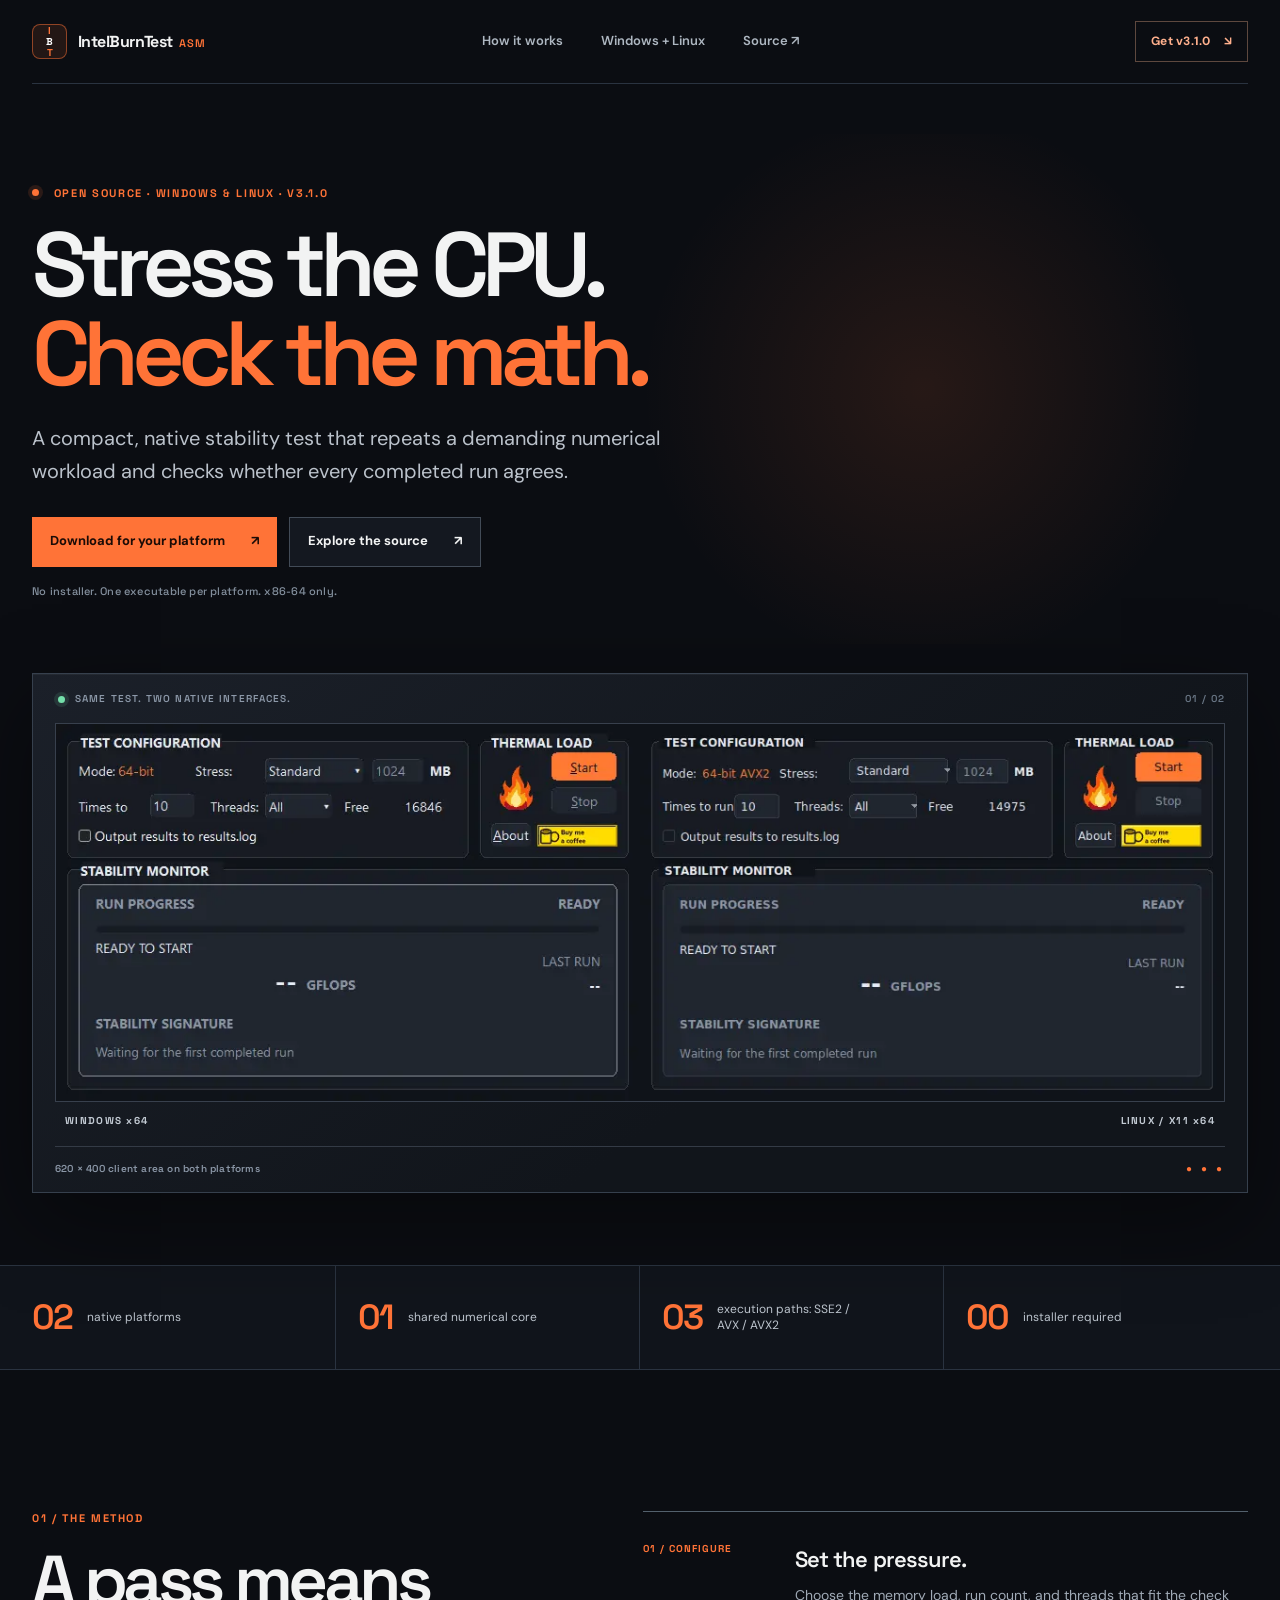
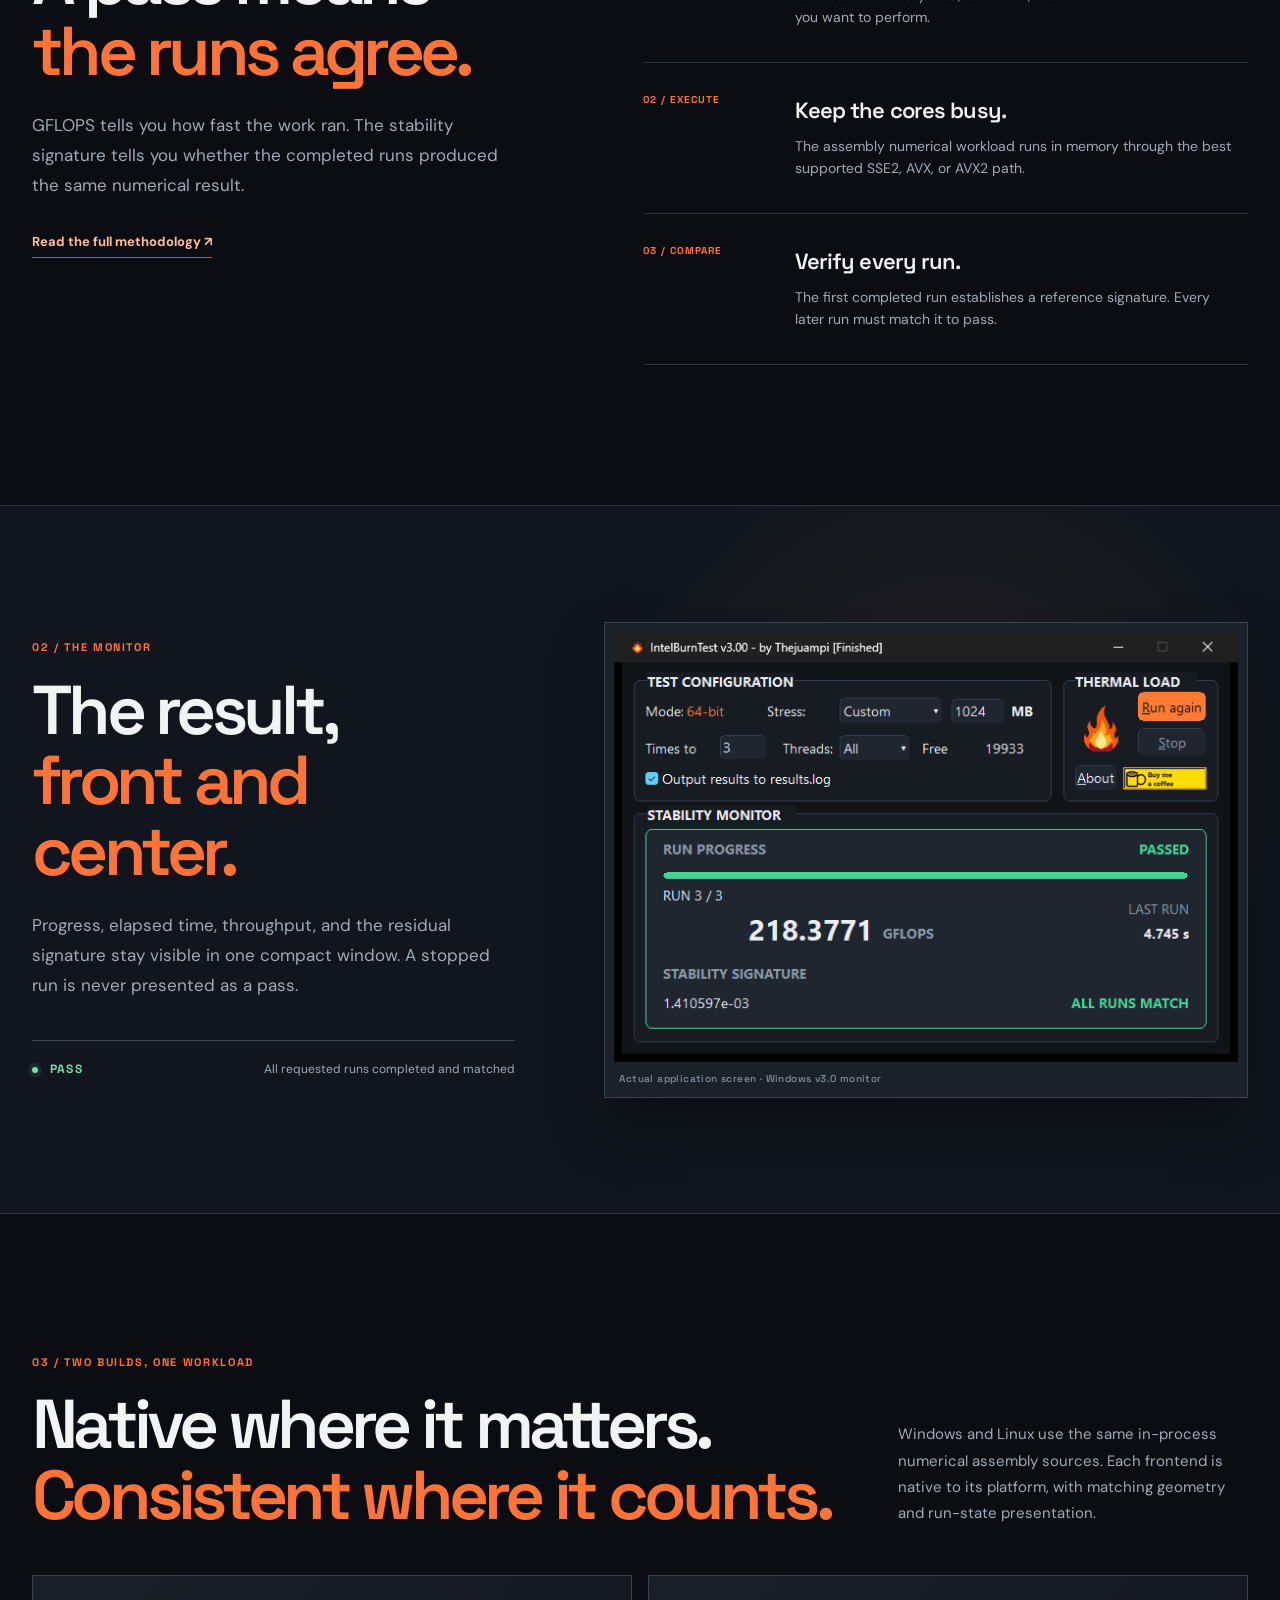
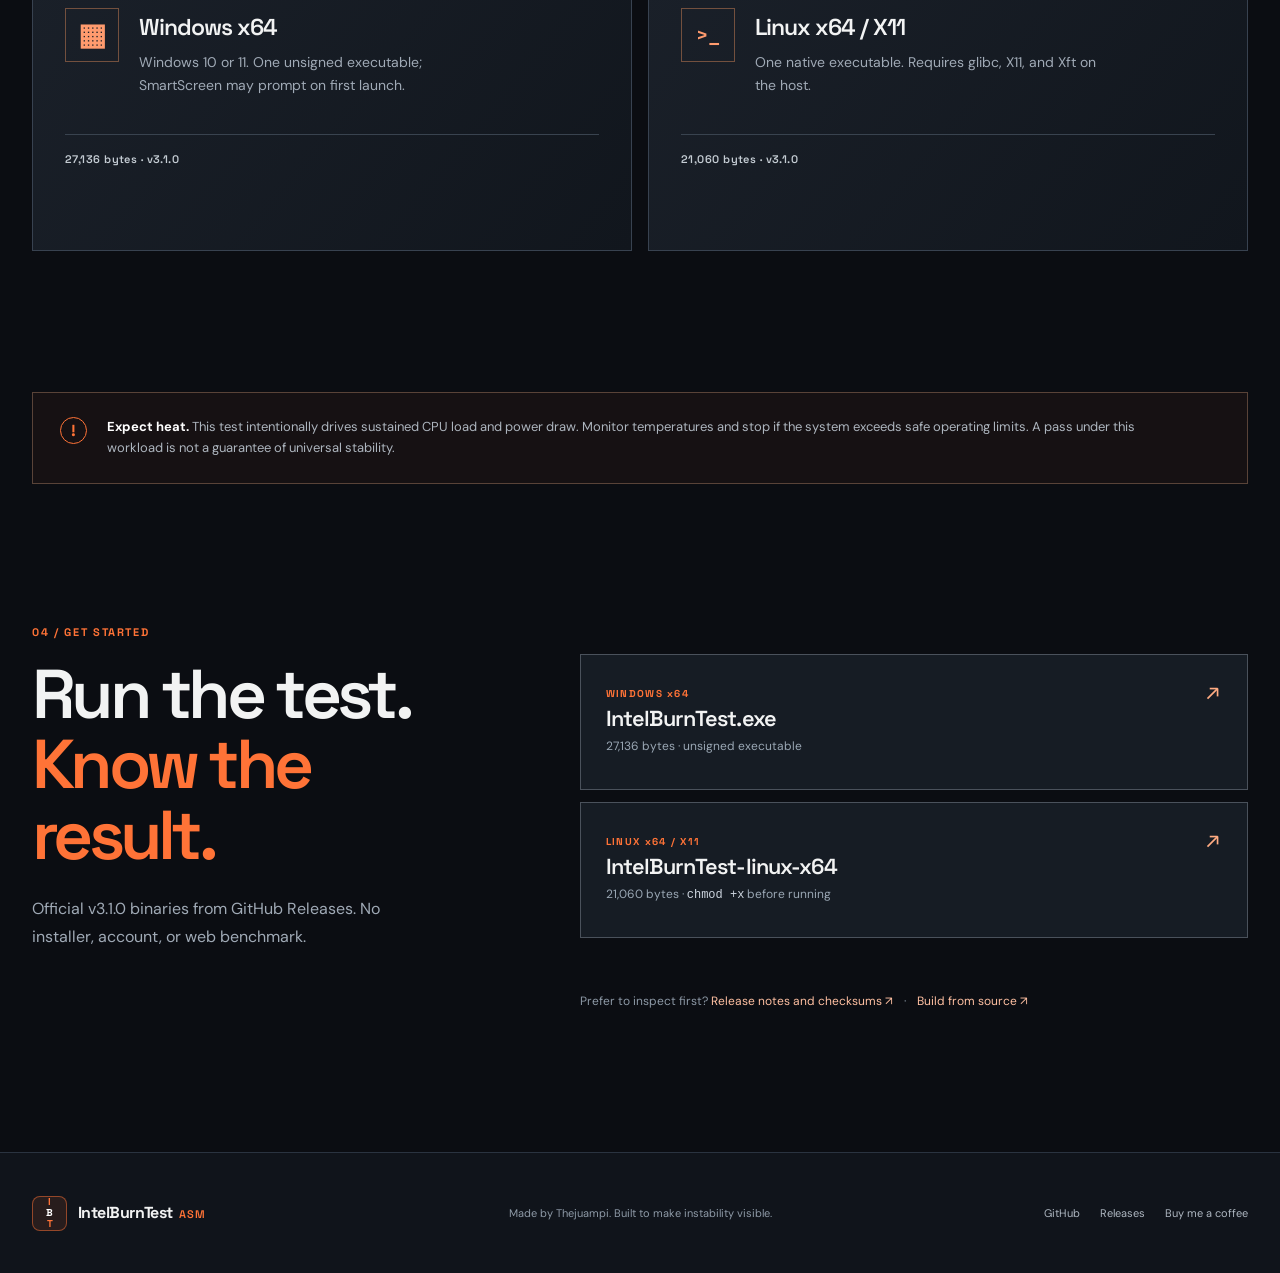
==== site/index.html @ ba20a54c "Build refreshed IntelBurnTest site for GitHub Pages" ====
<!doctype html>
<html lang="en">
<head>
  <meta charset="utf-8">
  <meta name="viewport" content="width=device-width, initial-scale=1">
  <meta name="theme-color" content="#0b0d12">
  <meta name="description" content="IntelBurnTest ASM is a tiny, native x86-64 CPU stability test for Windows and Linux. Stress, repeat, and compare numerical results.">
  <meta property="og:type" content="website">
  <meta property="og:title" content="IntelBurnTest ASM — Stress. Repeat. Verify.">
  <meta property="og:description" content="A tiny, native CPU stability test for Windows and Linux, with one shared assembly numerical core.">
  <meta property="og:image" content="https://raw.githubusercontent.com/Thejuampi/ibt-asm/main/.github/assets/ibt-windows-unix.webp">
  <title>IntelBurnTest ASM — CPU stability, measured</title>
  <link rel="icon" href="favicon.svg" type="image/svg+xml">
  <link rel="preload" href="assets/ibt-windows-unix.webp" as="image" type="image/webp">
  <link rel="stylesheet" href="styles.css">
</head>
<body>
  <a class="skip-link" href="#main">Skip to content</a>

  <header class="site-header">
    <a class="brand" href="#top" aria-label="IntelBurnTest ASM home">
      <span class="brand-icon" aria-hidden="true">I<span>B</span>T</span>
      <span>IntelBurnTest <small>ASM</small></span>
    </a>
    <nav aria-label="Main navigation">
      <a href="#how-it-works">How it works</a>
      <a href="#platforms">Windows + Linux</a>
      <a href="https://github.com/Thejuampi/ibt-asm">Source <span aria-hidden="true">↗</span></a>
    </nav>
    <a class="header-cta" href="#download">Get v3.1.0 <span aria-hidden="true">↘</span></a>
  </header>

  <main id="main">
    <section class="hero wrap" id="top" aria-labelledby="hero-title">
      <div class="hero-copy">
        <p class="eyebrow"><span class="live-dot" aria-hidden="true"></span> OPEN SOURCE · WINDOWS &amp; LINUX · V3.1.0</p>
        <h1 id="hero-title">Stress the CPU.<br><em>Check the math.</em></h1>
        <p class="hero-lede">A compact, native stability test that repeats a demanding numerical workload and checks whether every completed run agrees.</p>
        <div class="hero-actions">
          <a class="button button-primary" href="#download">Download for your platform <span aria-hidden="true">↗</span></a>
          <a class="button button-ghost" href="https://github.com/Thejuampi/ibt-asm">Explore the source <span aria-hidden="true">↗</span></a>
        </div>
        <p class="hero-note">No installer. One executable per platform. x86-64 only.</p>
      </div>
      <div class="hero-stage">
        <div class="stage-heading"><span class="stage-pulse" aria-hidden="true"></span> SAME TEST. TWO NATIVE INTERFACES. <span>01 / 02</span></div>
        <figure class="hero-screenshot">
          <img src="assets/ibt-windows-unix.webp" width="1240" height="400" alt="IntelBurnTest graphical interfaces side by side: Windows on the left and Linux with X11 on the right">
          <figcaption><span>WINDOWS x64</span><span>LINUX / X11 x64</span></figcaption>
        </figure>
        <div class="stage-footer"><span>620 × 400 client area on both platforms</span><span aria-hidden="true">● ● ●</span></div>
      </div>
    </section>

    <div class="spec-rail" aria-label="Project essentials">
      <div class="wrap spec-grid">
        <div><span class="spec-number">02</span><span>native platforms</span></div>
        <div><span class="spec-number">01</span><span>shared numerical core</span></div>
        <div><span class="spec-number">03</span><span>execution paths: SSE2 / AVX / AVX2</span></div>
        <div><span class="spec-number">00</span><span>installer required</span></div>
      </div>
    </div>

    <section class="method wrap section" id="how-it-works" aria-labelledby="method-title">
      <div class="section-lead">
        <p class="eyebrow">01 / THE METHOD</p>
        <h2 id="method-title">A pass means<br><em>the runs agree.</em></h2>
        <p>GFLOPS tells you how fast the work ran. The stability signature tells you whether the completed runs produced the same numerical result.</p>
        <a class="text-link" href="https://github.com/Thejuampi/ibt-asm#how-stability-is-determined">Read the full methodology <span aria-hidden="true">↗</span></a>
      </div>
      <div class="steps">
        <article><span class="step-index">01 / CONFIGURE</span><h3>Set the pressure.</h3><p>Choose the memory load, run count, and threads that fit the check you want to perform.</p></article>
        <article><span class="step-index">02 / EXECUTE</span><h3>Keep the cores busy.</h3><p>The assembly numerical workload runs in memory through the best supported SSE2, AVX, or AVX2 path.</p></article>
        <article><span class="step-index">03 / COMPARE</span><h3>Verify every run.</h3><p>The first completed run establishes a reference signature. Every later run must match it to pass.</p></article>
      </div>
    </section>

    <section class="monitor-band" aria-labelledby="monitor-title">
      <div class="wrap monitor-grid">
        <div class="monitor-copy">
          <p class="eyebrow">02 / THE MONITOR</p>
          <h2 id="monitor-title">The result,<br><em>front and center.</em></h2>
          <p>Progress, elapsed time, throughput, and the residual signature stay visible in one compact window. A stopped run is never presented as a pass.</p>
          <div class="monitor-status"><span class="status-light" aria-hidden="true"></span><span>PASS</span><span>All requested runs completed and matched</span></div>
        </div>
        <figure class="monitor-image">
          <img src="assets/ibt-passed.webp" width="636" height="439" alt="IntelBurnTest showing three completed, matching runs and a passed verdict">
          <figcaption>Actual application screen · Windows v3.0 monitor</figcaption>
        </figure>
      </div>
    </section>

    <section class="platforms wrap section" id="platforms" aria-labelledby="platform-title">
      <div class="section-headline">
        <div><p class="eyebrow">03 / TWO BUILDS, ONE WORKLOAD</p><h2 id="platform-title">Native where it matters.<br><em>Consistent where it counts.</em></h2></div>
        <p>Windows and Linux use the same in-process numerical assembly sources. Each frontend is native to its platform, with matching geometry and run-state presentation.</p>
      </div>
      <div class="platform-grid">
        <article><span class="platform-icon" aria-hidden="true">▦</span><div><h3>Windows x64</h3><p>Windows 10 or 11. One unsigned executable; SmartScreen may prompt on first launch.</p></div><span class="platform-foot">27,136 bytes · v3.1.0</span></article>
        <article><span class="platform-icon terminal-icon" aria-hidden="true">&gt;_</span><div><h3>Linux x64 / X11</h3><p>One native executable. Requires glibc, X11, and Xft on the host.</p></div><span class="platform-foot">21,060 bytes · v3.1.0</span></article>
      </div>
    </section>

    <aside class="safety wrap" aria-label="Safety note"><span class="safety-icon" aria-hidden="true">!</span><p><strong>Expect heat.</strong> This test intentionally drives sustained CPU load and power draw. Monitor temperatures and stop if the system exceeds safe operating limits. A pass under this workload is not a guarantee of universal stability.</p></aside>

    <section class="download-section wrap section" id="download" aria-labelledby="download-title">
      <div class="download-heading"><p class="eyebrow">04 / GET STARTED</p><h2 id="download-title">Run the test.<br><em>Know the result.</em></h2><p>Official v3.1.0 binaries from GitHub Releases. No installer, account, or web benchmark.</p></div>
      <div class="download-grid">
        <a class="download-card" href="https://github.com/Thejuampi/ibt-asm/releases/download/v3.1.0/IntelBurnTest.exe" download><span class="download-platform">WINDOWS x64</span><strong>IntelBurnTest.exe</strong><span>27,136 bytes · unsigned executable</span><span class="download-arrow" aria-hidden="true">↗</span></a>
        <a class="download-card" href="https://github.com/Thejuampi/ibt-asm/releases/download/v3.1.0/IntelBurnTest-linux-x64" download><span class="download-platform">LINUX x64 / X11</span><strong>IntelBurnTest-linux-x64</strong><span>21,060 bytes · <code>chmod +x</code> before running</span><span class="download-arrow" aria-hidden="true">↗</span></a>
      </div>
      <p class="download-extra">Prefer to inspect first? <a href="https://github.com/Thejuampi/ibt-asm/releases/tag/v3.1.0">Release notes and checksums ↗</a> <span aria-hidden="true">·</span> <a href="https://github.com/Thejuampi/ibt-asm#build-from-source">Build from source ↗</a></p>
    </section>
  </main>

  <footer class="site-footer"><div class="wrap footer-grid"><a class="brand" href="#top"><span class="brand-icon" aria-hidden="true">I<span>B</span>T</span><span>IntelBurnTest <small>ASM</small></span></a><p>Made by Thejuampi. Built to make instability visible.</p><div><a href="https://github.com/Thejuampi/ibt-asm">GitHub</a><a href="https://github.com/Thejuampi/ibt-asm/releases">Releases</a><a href="https://buymeacoffee.com/thejuampi">Buy me a coffee</a></div></div></footer>
</body>
</html>
---- site/styles.css ----
@import url('https://fonts.googleapis.com/css2?family=DM+Sans:wght@400;500;600;700&family=Space+Grotesk:wght@400;500;600;700&display=swap');

:root {
  color-scheme: dark;
  --bg: #0b0d12;
  --panel: #121720;
  --panel-2: #1a202a;
  --line: #2a3340;
  --text: #f2f3f3;
  --muted: #a0aab6;
  --orange: #ff7337;
  --green: #74dfaa;
  --width: 1280px;
}

*, *::before, *::after { box-sizing: border-box; }
html { scroll-behavior: smooth; }
body {
  margin: 0;
  min-width: 320px;
  background: var(--bg);
  color: var(--text);
  font: 400 16px/1.6 'DM Sans', 'Segoe UI', system-ui, sans-serif;
  -webkit-font-smoothing: antialiased;
}
a { color: inherit; text-decoration: none; }
img { max-width: 100%; }
::selection { color: #180c07; background: var(--orange); }
:focus-visible { outline: 2px solid var(--orange); outline-offset: 4px; }
.wrap { width: min(calc(100% - 64px), var(--width)); margin-inline: auto; }
.skip-link { position: fixed; z-index: 10; top: 12px; left: 12px; padding: 10px 16px; background: var(--text); color: var(--bg); transform: translateY(-160%); }
.skip-link:focus { transform: none; }

.site-header {
  width: min(calc(100% - 64px), var(--width));
  min-height: 84px;
  margin: auto;
  display: grid;
  grid-template-columns: 1fr auto 1fr;
  align-items: center;
  gap: 28px;
  border-bottom: 1px solid var(--line);
}
.brand { width: fit-content; display: inline-flex; align-items: center; gap: 11px; font: 700 16px/1 'Space Grotesk', sans-serif; letter-spacing: -.035em; white-space: nowrap; }
.brand small { margin-left: 3px; color: var(--orange); font: 600 11px/1 'Space Grotesk', sans-serif; letter-spacing: .08em; }
.brand-icon { width: 35px; height: 35px; display: grid; place-items: center; border: 1px solid rgba(255,115,55,.5); border-radius: 8px; background: rgba(255,115,55,.1); color: var(--orange); font: 700 10px/1 'Space Grotesk', sans-serif; letter-spacing: -.08em; }
.brand-icon span { color: #fff; }
.site-header nav { display: flex; gap: clamp(18px, 3vw, 38px); color: #aeb7c1; font-size: 13px; font-weight: 600; white-space: nowrap; }
.site-header nav a:hover, .site-footer a:hover { color: var(--orange); }
.header-cta { justify-self: end; border: 1px solid #5e483e; padding: 10px 15px; color: #ffb08d; font-size: 12px; font-weight: 700; letter-spacing: .02em; transition: background .2s, border-color .2s; }
.header-cta:hover { border-color: var(--orange); background: rgba(255,115,55,.08); }
.header-cta span { margin-left: 10px; }

.hero { position: relative; padding-top: clamp(74px, 8vw, 118px); padding-bottom: 72px; }
.hero::before { content: ''; position: absolute; z-index: -1; width: min(650px, 100%); height: 510px; top: 50px; right: 0; background: radial-gradient(circle, rgba(255,115,55,.115), transparent 68%); pointer-events: none; }
.hero-copy { max-width: 790px; }
.eyebrow { margin: 0 0 20px; color: var(--orange); font: 700 11px/1.3 'Space Grotesk', sans-serif; letter-spacing: .15em; text-transform: uppercase; }
.live-dot, .stage-pulse, .status-light { display: inline-block; width: 7px; height: 7px; border-radius: 50%; background: var(--orange); box-shadow: 0 0 0 4px rgba(255,115,55,.13); vertical-align: 1px; margin-right: 10px; }
h1, h2, h3, p, figure { margin-top: 0; }
h1, h2, h3 { font-family: 'Space Grotesk', 'Segoe UI', sans-serif; }
h1 { margin-bottom: 23px; font-size: clamp(52px, 7.1vw, 100px); line-height: .98; font-weight: 600; letter-spacing: -.078em; }
h1 em, h2 em { color: var(--orange); font-style: normal; }
.hero-lede { max-width: 660px; margin-bottom: 29px; color: #bbc2cb; font-size: clamp(17px, 1.6vw, 20px); line-height: 1.65; }
.hero-actions { display: flex; gap: 12px; flex-wrap: wrap; }
.button { min-height: 50px; display: inline-flex; justify-content: space-between; align-items: center; gap: 26px; padding: 12px 18px; font-size: 13px; font-weight: 700; transition: transform .2s, background .2s; }
.button:hover { transform: translateY(-2px); }
.button-primary { background: var(--orange); color: #1b0b06; }
.button-primary:hover { background: #ff9361; }
.button-ghost { border: 1px solid #424b57; background: #141820; }
.button-ghost:hover { background: #1d222c; }
.hero-note { margin: 17px 0 0; color: #84909e; font: 500 11px/1.4 'Space Grotesk', sans-serif; letter-spacing: .02em; }
.hero-stage { margin-top: 74px; padding: 18px 22px 16px; border: 1px solid #36404d; background: linear-gradient(145deg, #1b2029, #11151b 65%); box-shadow: 0 28px 85px rgba(0,0,0,.4), inset 0 1px rgba(255,255,255,.045); }
.stage-heading, .stage-footer { display: flex; align-items: center; justify-content: space-between; color: #8c98a8; font: 600 10px/1.4 'Space Grotesk', sans-serif; letter-spacing: .11em; }
.stage-heading { padding-bottom: 17px; }
.stage-heading .stage-pulse { margin-left: 3px; background: var(--green); box-shadow: 0 0 0 4px rgba(116,223,170,.12); }
.stage-heading span:last-child { margin-left: auto; color: #697685; }
.hero-screenshot { margin: 0; }
.hero-screenshot img { display: block; width: 100%; height: auto; border: 1px solid #38404d; }
.hero-screenshot figcaption { display: grid; grid-template-columns: 1fr 1fr; padding: 12px 10px 0; color: #c3cbd4; font: 700 10px/1.3 'Space Grotesk', sans-serif; letter-spacing: .13em; }
.hero-screenshot figcaption span:last-child { text-align: right; }
.stage-footer { margin-top: 19px; padding-top: 15px; border-top: 1px solid #343b46; letter-spacing: .02em; }
.stage-footer span:last-child { color: var(--orange); letter-spacing: 3px; }

.spec-rail { border-block: 1px solid var(--line); background: #10141b; }
.spec-grid { display: grid; grid-template-columns: repeat(4, 1fr); }
.spec-grid > div { min-height: 103px; display: flex; align-items: center; gap: 15px; padding: 16px 22px; border-right: 1px solid var(--line); }
.spec-grid > div:first-child { padding-left: 0; }
.spec-grid > div:last-child { border-right: 0; }
.spec-number { color: var(--orange); font: 600 35px/1 'Space Grotesk', sans-serif; letter-spacing: -.06em; }
.spec-grid > div > span:last-child { max-width: 155px; color: #bdc5ce; font-size: 12px; line-height: 1.35; }

.section { padding-block: clamp(100px, 11vw, 164px); }
h2 { margin-bottom: 25px; font-size: clamp(45px, 5.4vw, 74px); line-height: 1.02; font-weight: 600; letter-spacing: -.068em; }
.method { display: grid; grid-template-columns: minmax(0, .9fr) minmax(0, 1.1fr); gap: clamp(50px, 9vw, 140px); }
.section-lead > p:not(.eyebrow), .section-headline > p, .monitor-copy > p:not(.eyebrow), .download-heading > p:not(.eyebrow) { max-width: 525px; color: var(--muted); line-height: 1.75; }
.section-lead > p:not(.eyebrow) { font-size: 17px; }
.text-link { display: inline-block; margin-top: 15px; color: #ffc0a2; font-size: 13px; font-weight: 700; border-bottom: 1px solid #a6573c; padding-bottom: 4px; }
.text-link:hover { color: #fff; }
.steps { border-top: 1px solid #53606c; }
.steps article { display: grid; grid-template-columns: 130px 1fr; column-gap: 22px; padding: 30px 0 33px; border-bottom: 1px solid var(--line); }
.step-index { grid-row: span 2; color: var(--orange); font: 700 10px/1.4 'Space Grotesk', sans-serif; letter-spacing: .1em; }
.steps h3 { margin-bottom: 7px; font-size: 22px; font-weight: 600; letter-spacing: -.04em; }
.steps p { max-width: 440px; margin-bottom: 0; color: var(--muted); font-size: 14px; }

.monitor-band { overflow: hidden; border-block: 1px solid var(--line); background: radial-gradient(circle at 74% 37%, rgba(255,115,55,.07), transparent 33%), #11161e; }
.monitor-grid { display: grid; grid-template-columns: minmax(0, .75fr) minmax(0, 1fr); align-items: center; gap: clamp(50px, 7vw, 110px); padding-block: clamp(80px, 9vw, 130px); }
.monitor-copy > p:not(.eyebrow) { font-size: 17px; }
.monitor-status { display: flex; align-items: center; gap: 9px; margin-top: 40px; padding-top: 19px; border-top: 1px solid #3c4752; font-size: 12px; }
.monitor-status .status-light { width: 6px; height: 6px; margin-right: 3px; background: var(--green); box-shadow: 0 0 0 4px rgba(116,223,170,.1); }
.monitor-status span:nth-child(2) { color: var(--green); font-family: 'Space Grotesk', sans-serif; font-weight: 700; letter-spacing: .1em; }
.monitor-status span:last-child { margin-left: auto; color: #9daab7; text-align: right; }
.monitor-image { margin: 0; padding: 9px; border: 1px solid #394450; background: #1b2129; box-shadow: 0 28px 55px rgba(0,0,0,.3); }
.monitor-image img { display: block; width: 100%; height: auto; }
.monitor-image figcaption { padding: 10px 5px 2px; color: #84909d; font: 500 10px/1.4 'Space Grotesk', sans-serif; letter-spacing: .04em; }

.section-headline { display: flex; justify-content: space-between; align-items: end; gap: 55px; margin-bottom: 45px; }
.section-headline h2 { margin-bottom: 0; }
.section-headline > p { max-width: 350px; margin-bottom: 4px; font-size: 15px; }
.platform-grid { display: grid; grid-template-columns: 1fr 1fr; gap: 16px; }
.platform-grid article { min-height: 276px; display: grid; grid-template-columns: 54px 1fr; align-content: start; gap: 0 20px; padding: 32px; border: 1px solid #384250; background: linear-gradient(130deg, #1a2029, #11161d); }
.platform-icon { width: 54px; height: 54px; display: grid; place-items: center; border: 1px solid #73503e; color: #ff9b6e; font: 600 30px/1 'Space Grotesk', sans-serif; }
.terminal-icon { font-size: 20px; }
.platform-grid h3 { margin: 1px 0 5px; font-size: 23px; font-weight: 600; letter-spacing: -.045em; }
.platform-grid p { max-width: 355px; margin: 0; color: var(--muted); font-size: 14px; }
.platform-foot { grid-column: 1 / -1; align-self: end; margin-top: 38px; padding-top: 17px; border-top: 1px solid #39434f; color: #c5cdd4; font: 600 11px/1.4 'Space Grotesk', sans-serif; letter-spacing: .04em; }

.safety { display: flex; gap: 20px; align-items: flex-start; padding: 24px 27px; border: 1px solid #594338; background: rgba(255,115,55,.045); }
.safety-icon { flex: 0 0 27px; width: 27px; height: 27px; display: grid; place-items: center; border: 1px solid var(--orange); border-radius: 50%; color: var(--orange); font: 700 16px/1 'Space Grotesk', sans-serif; }
.safety p { max-width: 1050px; margin: 0; color: #adb5be; font-size: 13px; }
.safety strong { color: #fff; }

.download-section { display: grid; grid-template-columns: minmax(0, .7fr) minmax(0, 1fr); gap: 25px 80px; }
.download-heading > p:not(.eyebrow) { max-width: 400px; }
.download-grid { align-self: center; display: grid; gap: 12px; }
.download-card { position: relative; min-height: 136px; display: flex; flex-direction: column; justify-content: center; gap: 5px; padding: 22px 74px 22px 25px; border: 1px solid #4a515b; background: #161c24; transition: border-color .2s, background .2s, transform .2s; }
.download-card:hover { border-color: var(--orange); background: #1c232c; transform: translateX(3px); }
.download-platform { color: var(--orange); font: 700 10px/1.4 'Space Grotesk', sans-serif; letter-spacing: .13em; }
.download-card strong { font: 600 clamp(17px, 1.7vw, 22px)/1.2 'Space Grotesk', sans-serif; letter-spacing: -.04em; }
.download-card > span:nth-of-type(2) { color: #9aa7b4; font-size: 12px; }
.download-card code { color: #cdd5df; }
.download-arrow { position: absolute; top: 25px; right: 27px; color: #ffab82; font: 400 23px/1 'Space Grotesk', sans-serif; }
.download-extra { grid-column: 2; margin: 0; color: #8d99a6; font-size: 12px; }
.download-extra a { color: #ffc0a2; }
.download-extra a:hover { text-decoration: underline; }
.download-extra span { margin: 0 8px; }

.site-footer { border-top: 1px solid var(--line); background: #10141b; }
.footer-grid { min-height: 120px; display: grid; grid-template-columns: 1fr auto 1fr; align-items: center; gap: 20px; }
.site-footer p { margin: 0; color: #8e9aa7; font-size: 11px; }
.site-footer > .wrap > div:last-child { justify-self: end; display: flex; flex-wrap: wrap; gap: 20px; color: #aeb7c1; font-size: 11px; }

@media (max-width: 1050px) {
  .site-header { grid-template-columns: 1fr auto; }
  .site-header nav { display: none; }
  .method, .monitor-grid, .download-section { grid-template-columns: 1fr; }
  .method { gap: 45px; }
  .monitor-copy { max-width: 670px; }
  .monitor-image { max-width: 720px; }
  .download-extra { grid-column: 1; }
  .download-grid { max-width: 740px; }
  .footer-grid { grid-template-columns: 1fr 1fr; padding-block: 24px; }
  .site-footer p { display: none; }
}
@media (max-width: 750px) {
  .wrap, .site-header { width: min(calc(100% - 36px), var(--width)); }
  .site-header { min-height: 70px; }
  .brand { font-size: 14px; }
  .brand-icon { width: 32px; height: 32px; }
  .header-cta { font-size: 11px; padding: 8px; }
  .hero { padding-top: 78px; padding-bottom: 40px; }
  .hero-stage { margin-top: 55px; padding: 10px; }
  .stage-heading { padding: 5px 2px 12px; font-size: 8px; }
  .stage-footer { margin-top: 12px; padding-top: 10px; font-size: 9px; }
  .spec-grid { grid-template-columns: 1fr 1fr; }
  .spec-grid > div { min-height: 90px; border-bottom: 1px solid var(--line); }
  .spec-grid > div:nth-child(2) { border-right: 0; }
  .spec-grid > div:nth-child(n+3) { border-bottom: 0; }
  .spec-grid > div:nth-child(3) { padding-left: 0; }
  .section { padding-block: 90px; }
  .section-headline { display: block; }
  .section-headline > p { margin-top: 22px; }
  .platform-grid { grid-template-columns: 1fr; }
  .platform-grid article { min-height: 225px; }
  .footer-grid { grid-template-columns: 1fr; gap: 20px; }
  .site-footer > .wrap > div:last-child { justify-self: start; }
}
@media (max-width: 490px) {
  .header-cta span { display: none; }
  h1 { font-size: clamp(46px, 12.7vw, 65px); }
  h2 { font-size: clamp(43px, 11vw, 56px); }
  .hero-actions { display: grid; }
  .button { justify-content: space-between; }
  .hero-screenshot figcaption { font-size: 8px; }
  .stage-footer span:last-child { display: none; }
  .steps article { grid-template-columns: 1fr; gap: 6px; }
  .step-index { grid-row: auto; margin-bottom: 8px; }
  .monitor-status { align-items: flex-start; flex-wrap: wrap; }
  .monitor-status span:last-child { flex: 0 0 100%; text-align: left; margin-left: 0; }
  .platform-grid article { grid-template-columns: 42px 1fr; gap: 0 14px; padding: 23px; }
  .platform-icon { width: 42px; height: 42px; font-size: 23px; }
  .terminal-icon { font-size: 16px; }
  .platform-grid h3 { font-size: 20px; }
  .safety { padding: 20px; }
  .download-extra span { display: none; }
  .download-extra a { display: block; }
}
@media (prefers-reduced-motion: reduce) {
  html { scroll-behavior: auto; }
  *, *::before, *::after { transition-duration: .01ms !important; }
}
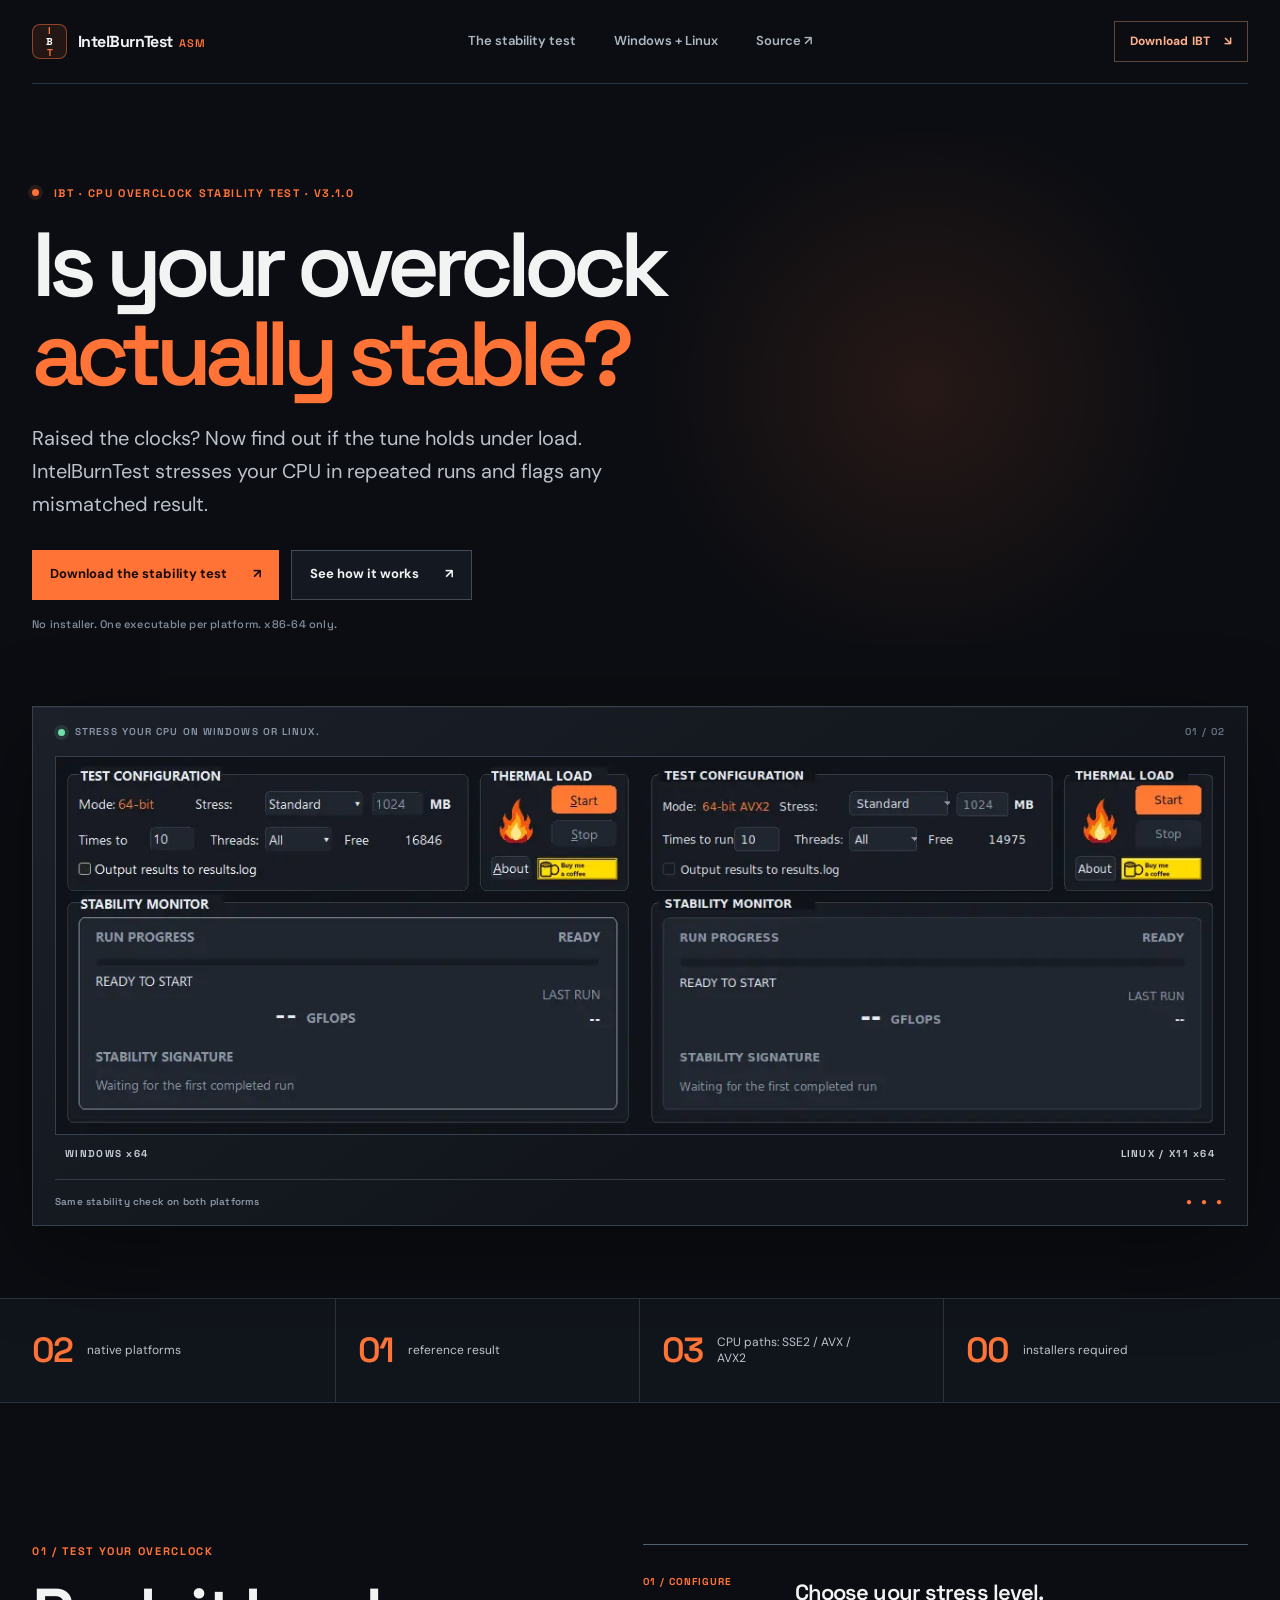
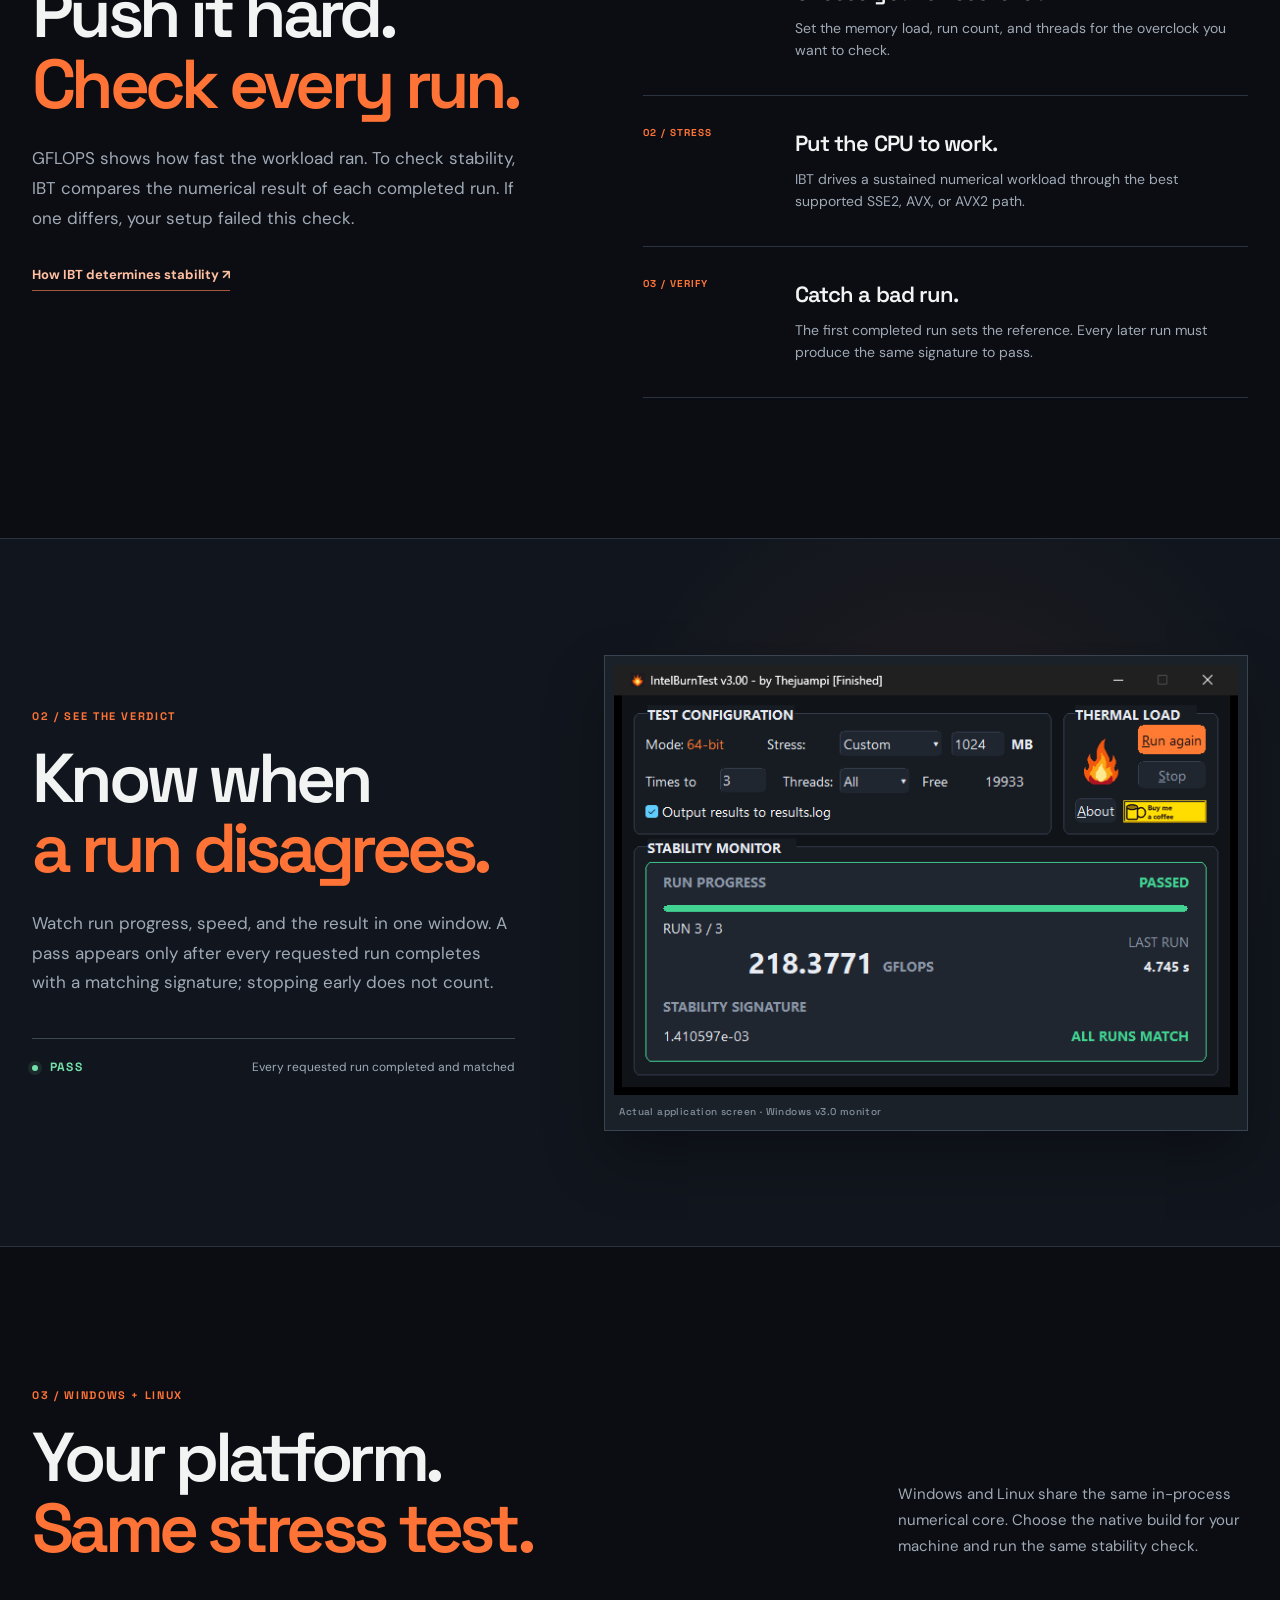
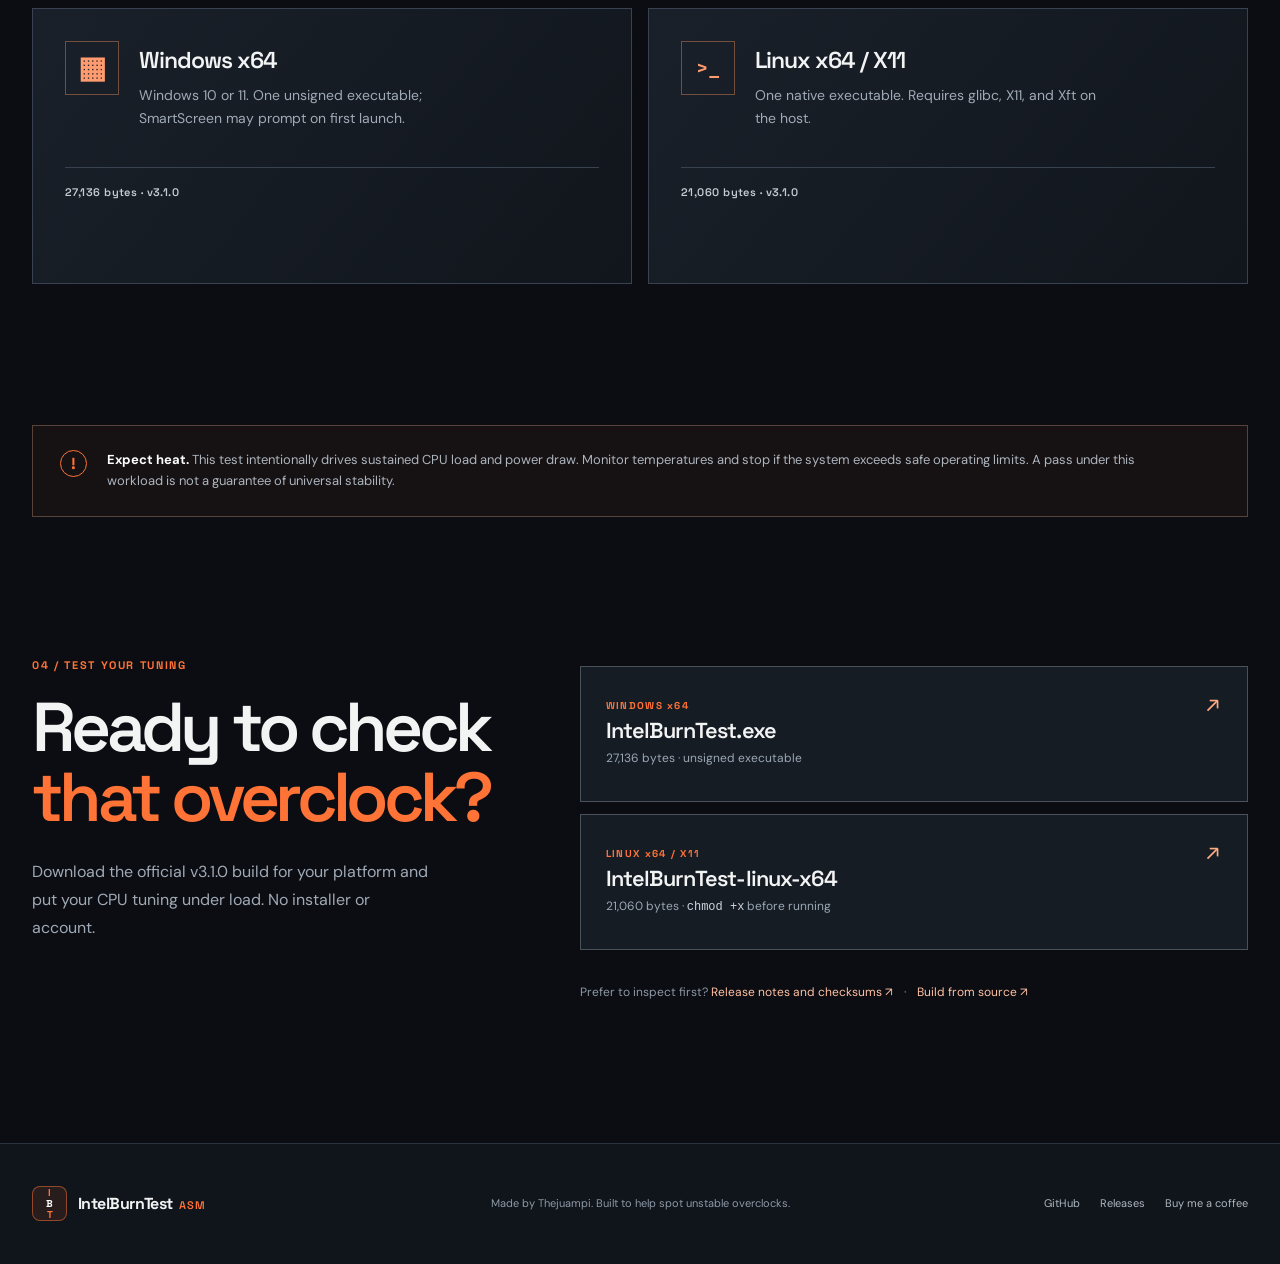
==== commit 04d5de99: "Focus website copy on CPU overclock stability testing" ====
--- a/site/index.html
+++ b/site/index.html
@@ -4,12 +4,12 @@
   <meta charset="utf-8">
   <meta name="viewport" content="width=device-width, initial-scale=1">
   <meta name="theme-color" content="#0b0d12">
-  <meta name="description" content="IntelBurnTest ASM is a tiny, native x86-64 CPU stability test for Windows and Linux. Stress, repeat, and compare numerical results.">
+  <meta name="description" content="Test your CPU overclock with IntelBurnTest ASM (IBT). Run a sustained workload, compare every completed run, and catch instability on Windows or Linux.">
   <meta property="og:type" content="website">
-  <meta property="og:title" content="IntelBurnTest ASM — Stress. Repeat. Verify.">
-  <meta property="og:description" content="A tiny, native CPU stability test for Windows and Linux, with one shared assembly numerical core.">
+  <meta property="og:title" content="IntelBurnTest ASM — Is your CPU overclock stable?">
+  <meta property="og:description" content="Put your CPU overclock under sustained load. IBT compares every completed run and flags a mismatch.">
   <meta property="og:image" content="https://raw.githubusercontent.com/Thejuampi/ibt-asm/main/.github/assets/ibt-windows-unix.webp">
-  <title>IntelBurnTest ASM — CPU stability, measured</title>
+  <title>IntelBurnTest ASM (IBT) — CPU Overclock Stability Test</title>
   <link rel="icon" href="favicon.svg" type="image/svg+xml">
   <link rel="preload" href="assets/ibt-windows-unix.webp" as="image" type="image/webp">
   <link rel="stylesheet" href="styles.css">
@@ -23,65 +23,65 @@
       <span>IntelBurnTest <small>ASM</small></span>
     </a>
     <nav aria-label="Main navigation">
-      <a href="#how-it-works">How it works</a>
+      <a href="#how-it-works">The stability test</a>
       <a href="#platforms">Windows + Linux</a>
       <a href="https://github.com/Thejuampi/ibt-asm">Source <span aria-hidden="true">↗</span></a>
     </nav>
-    <a class="header-cta" href="#download">Get v3.1.0 <span aria-hidden="true">↘</span></a>
+    <a class="header-cta" href="#download">Download IBT <span aria-hidden="true">↘</span></a>
   </header>
 
   <main id="main">
     <section class="hero wrap" id="top" aria-labelledby="hero-title">
       <div class="hero-copy">
-        <p class="eyebrow"><span class="live-dot" aria-hidden="true"></span> OPEN SOURCE · WINDOWS &amp; LINUX · V3.1.0</p>
-        <h1 id="hero-title">Stress the CPU.<br><em>Check the math.</em></h1>
-        <p class="hero-lede">A compact, native stability test that repeats a demanding numerical workload and checks whether every completed run agrees.</p>
+        <p class="eyebrow"><span class="live-dot" aria-hidden="true"></span> IBT · CPU OVERCLOCK STABILITY TEST · V3.1.0</p>
+        <h1 id="hero-title">Is your overclock<br><em>actually stable?</em></h1>
+        <p class="hero-lede">Raised the clocks? Now find out if the tune holds under load. IntelBurnTest stresses your CPU in repeated runs and flags any mismatched result.</p>
         <div class="hero-actions">
-          <a class="button button-primary" href="#download">Download for your platform <span aria-hidden="true">↗</span></a>
-          <a class="button button-ghost" href="https://github.com/Thejuampi/ibt-asm">Explore the source <span aria-hidden="true">↗</span></a>
+          <a class="button button-primary" href="#download">Download the stability test <span aria-hidden="true">↗</span></a>
+          <a class="button button-ghost" href="#how-it-works">See how it works <span aria-hidden="true">↗</span></a>
         </div>
         <p class="hero-note">No installer. One executable per platform. x86-64 only.</p>
       </div>
       <div class="hero-stage">
-        <div class="stage-heading"><span class="stage-pulse" aria-hidden="true"></span> SAME TEST. TWO NATIVE INTERFACES. <span>01 / 02</span></div>
+        <div class="stage-heading"><span class="stage-pulse" aria-hidden="true"></span> STRESS YOUR CPU ON WINDOWS OR LINUX. <span>01 / 02</span></div>
         <figure class="hero-screenshot">
           <img src="assets/ibt-windows-unix.webp" width="1240" height="400" alt="IntelBurnTest graphical interfaces side by side: Windows on the left and Linux with X11 on the right">
           <figcaption><span>WINDOWS x64</span><span>LINUX / X11 x64</span></figcaption>
         </figure>
-        <div class="stage-footer"><span>620 × 400 client area on both platforms</span><span aria-hidden="true">● ● ●</span></div>
+        <div class="stage-footer"><span>Same stability check on both platforms</span><span aria-hidden="true">● ● ●</span></div>
       </div>
     </section>
 
     <div class="spec-rail" aria-label="Project essentials">
       <div class="wrap spec-grid">
         <div><span class="spec-number">02</span><span>native platforms</span></div>
-        <div><span class="spec-number">01</span><span>shared numerical core</span></div>
-        <div><span class="spec-number">03</span><span>execution paths: SSE2 / AVX / AVX2</span></div>
-        <div><span class="spec-number">00</span><span>installer required</span></div>
+        <div><span class="spec-number">01</span><span>reference result</span></div>
+        <div><span class="spec-number">03</span><span>CPU paths: SSE2 / AVX / AVX2</span></div>
+        <div><span class="spec-number">00</span><span>installers required</span></div>
       </div>
     </div>
 
     <section class="method wrap section" id="how-it-works" aria-labelledby="method-title">
       <div class="section-lead">
-        <p class="eyebrow">01 / THE METHOD</p>
-        <h2 id="method-title">A pass means<br><em>the runs agree.</em></h2>
-        <p>GFLOPS tells you how fast the work ran. The stability signature tells you whether the completed runs produced the same numerical result.</p>
-        <a class="text-link" href="https://github.com/Thejuampi/ibt-asm#how-stability-is-determined">Read the full methodology <span aria-hidden="true">↗</span></a>
+        <p class="eyebrow">01 / TEST YOUR OVERCLOCK</p>
+        <h2 id="method-title">Push it hard.<br><em>Check every run.</em></h2>
+        <p>GFLOPS shows how fast the workload ran. To check stability, IBT compares the numerical result of each completed run. If one differs, your setup failed this check.</p>
+        <a class="text-link" href="https://github.com/Thejuampi/ibt-asm#how-stability-is-determined">How IBT determines stability <span aria-hidden="true">↗</span></a>
       </div>
       <div class="steps">
-        <article><span class="step-index">01 / CONFIGURE</span><h3>Set the pressure.</h3><p>Choose the memory load, run count, and threads that fit the check you want to perform.</p></article>
-        <article><span class="step-index">02 / EXECUTE</span><h3>Keep the cores busy.</h3><p>The assembly numerical workload runs in memory through the best supported SSE2, AVX, or AVX2 path.</p></article>
-        <article><span class="step-index">03 / COMPARE</span><h3>Verify every run.</h3><p>The first completed run establishes a reference signature. Every later run must match it to pass.</p></article>
+        <article><span class="step-index">01 / CONFIGURE</span><h3>Choose your stress level.</h3><p>Set the memory load, run count, and threads for the overclock you want to check.</p></article>
+        <article><span class="step-index">02 / STRESS</span><h3>Put the CPU to work.</h3><p>IBT drives a sustained numerical workload through the best supported SSE2, AVX, or AVX2 path.</p></article>
+        <article><span class="step-index">03 / VERIFY</span><h3>Catch a bad run.</h3><p>The first completed run sets the reference. Every later run must produce the same signature to pass.</p></article>
       </div>
     </section>
 
     <section class="monitor-band" aria-labelledby="monitor-title">
       <div class="wrap monitor-grid">
         <div class="monitor-copy">
-          <p class="eyebrow">02 / THE MONITOR</p>
-          <h2 id="monitor-title">The result,<br><em>front and center.</em></h2>
-          <p>Progress, elapsed time, throughput, and the residual signature stay visible in one compact window. A stopped run is never presented as a pass.</p>
-          <div class="monitor-status"><span class="status-light" aria-hidden="true"></span><span>PASS</span><span>All requested runs completed and matched</span></div>
+          <p class="eyebrow">02 / SEE THE VERDICT</p>
+          <h2 id="monitor-title">Know when<br><em>a run disagrees.</em></h2>
+          <p>Watch run progress, speed, and the result in one window. A pass appears only after every requested run completes with a matching signature; stopping early does not count.</p>
+          <div class="monitor-status"><span class="status-light" aria-hidden="true"></span><span>PASS</span><span>Every requested run completed and matched</span></div>
         </div>
         <figure class="monitor-image">
           <img src="assets/ibt-passed.webp" width="636" height="439" alt="IntelBurnTest showing three completed, matching runs and a passed verdict">
@@ -92,8 +92,8 @@
 
     <section class="platforms wrap section" id="platforms" aria-labelledby="platform-title">
       <div class="section-headline">
-        <div><p class="eyebrow">03 / TWO BUILDS, ONE WORKLOAD</p><h2 id="platform-title">Native where it matters.<br><em>Consistent where it counts.</em></h2></div>
-        <p>Windows and Linux use the same in-process numerical assembly sources. Each frontend is native to its platform, with matching geometry and run-state presentation.</p>
+        <div><p class="eyebrow">03 / WINDOWS + LINUX</p><h2 id="platform-title">Your platform.<br><em>Same stress test.</em></h2></div>
+        <p>Windows and Linux share the same in-process numerical core. Choose the native build for your machine and run the same stability check.</p>
       </div>
       <div class="platform-grid">
         <article><span class="platform-icon" aria-hidden="true">▦</span><div><h3>Windows x64</h3><p>Windows 10 or 11. One unsigned executable; SmartScreen may prompt on first launch.</p></div><span class="platform-foot">27,136 bytes · v3.1.0</span></article>
@@ -104,7 +104,7 @@
     <aside class="safety wrap" aria-label="Safety note"><span class="safety-icon" aria-hidden="true">!</span><p><strong>Expect heat.</strong> This test intentionally drives sustained CPU load and power draw. Monitor temperatures and stop if the system exceeds safe operating limits. A pass under this workload is not a guarantee of universal stability.</p></aside>
 
     <section class="download-section wrap section" id="download" aria-labelledby="download-title">
-      <div class="download-heading"><p class="eyebrow">04 / GET STARTED</p><h2 id="download-title">Run the test.<br><em>Know the result.</em></h2><p>Official v3.1.0 binaries from GitHub Releases. No installer, account, or web benchmark.</p></div>
+      <div class="download-heading"><p class="eyebrow">04 / TEST YOUR TUNING</p><h2 id="download-title">Ready to check<br><em>that overclock?</em></h2><p>Download the official v3.1.0 build for your platform and put your CPU tuning under load. No installer or account.</p></div>
       <div class="download-grid">
         <a class="download-card" href="https://github.com/Thejuampi/ibt-asm/releases/download/v3.1.0/IntelBurnTest.exe" download><span class="download-platform">WINDOWS x64</span><strong>IntelBurnTest.exe</strong><span>27,136 bytes · unsigned executable</span><span class="download-arrow" aria-hidden="true">↗</span></a>
         <a class="download-card" href="https://github.com/Thejuampi/ibt-asm/releases/download/v3.1.0/IntelBurnTest-linux-x64" download><span class="download-platform">LINUX x64 / X11</span><strong>IntelBurnTest-linux-x64</strong><span>21,060 bytes · <code>chmod +x</code> before running</span><span class="download-arrow" aria-hidden="true">↗</span></a>
@@ -113,6 +113,6 @@
     </section>
   </main>
 
-  <footer class="site-footer"><div class="wrap footer-grid"><a class="brand" href="#top"><span class="brand-icon" aria-hidden="true">I<span>B</span>T</span><span>IntelBurnTest <small>ASM</small></span></a><p>Made by Thejuampi. Built to make instability visible.</p><div><a href="https://github.com/Thejuampi/ibt-asm">GitHub</a><a href="https://github.com/Thejuampi/ibt-asm/releases">Releases</a><a href="https://buymeacoffee.com/thejuampi">Buy me a coffee</a></div></div></footer>
+  <footer class="site-footer"><div class="wrap footer-grid"><a class="brand" href="#top"><span class="brand-icon" aria-hidden="true">I<span>B</span>T</span><span>IntelBurnTest <small>ASM</small></span></a><p>Made by Thejuampi. Built to help spot unstable overclocks.</p><div><a href="https://github.com/Thejuampi/ibt-asm">GitHub</a><a href="https://github.com/Thejuampi/ibt-asm/releases">Releases</a><a href="https://buymeacoffee.com/thejuampi">Buy me a coffee</a></div></div></footer>
 </body>
 </html>
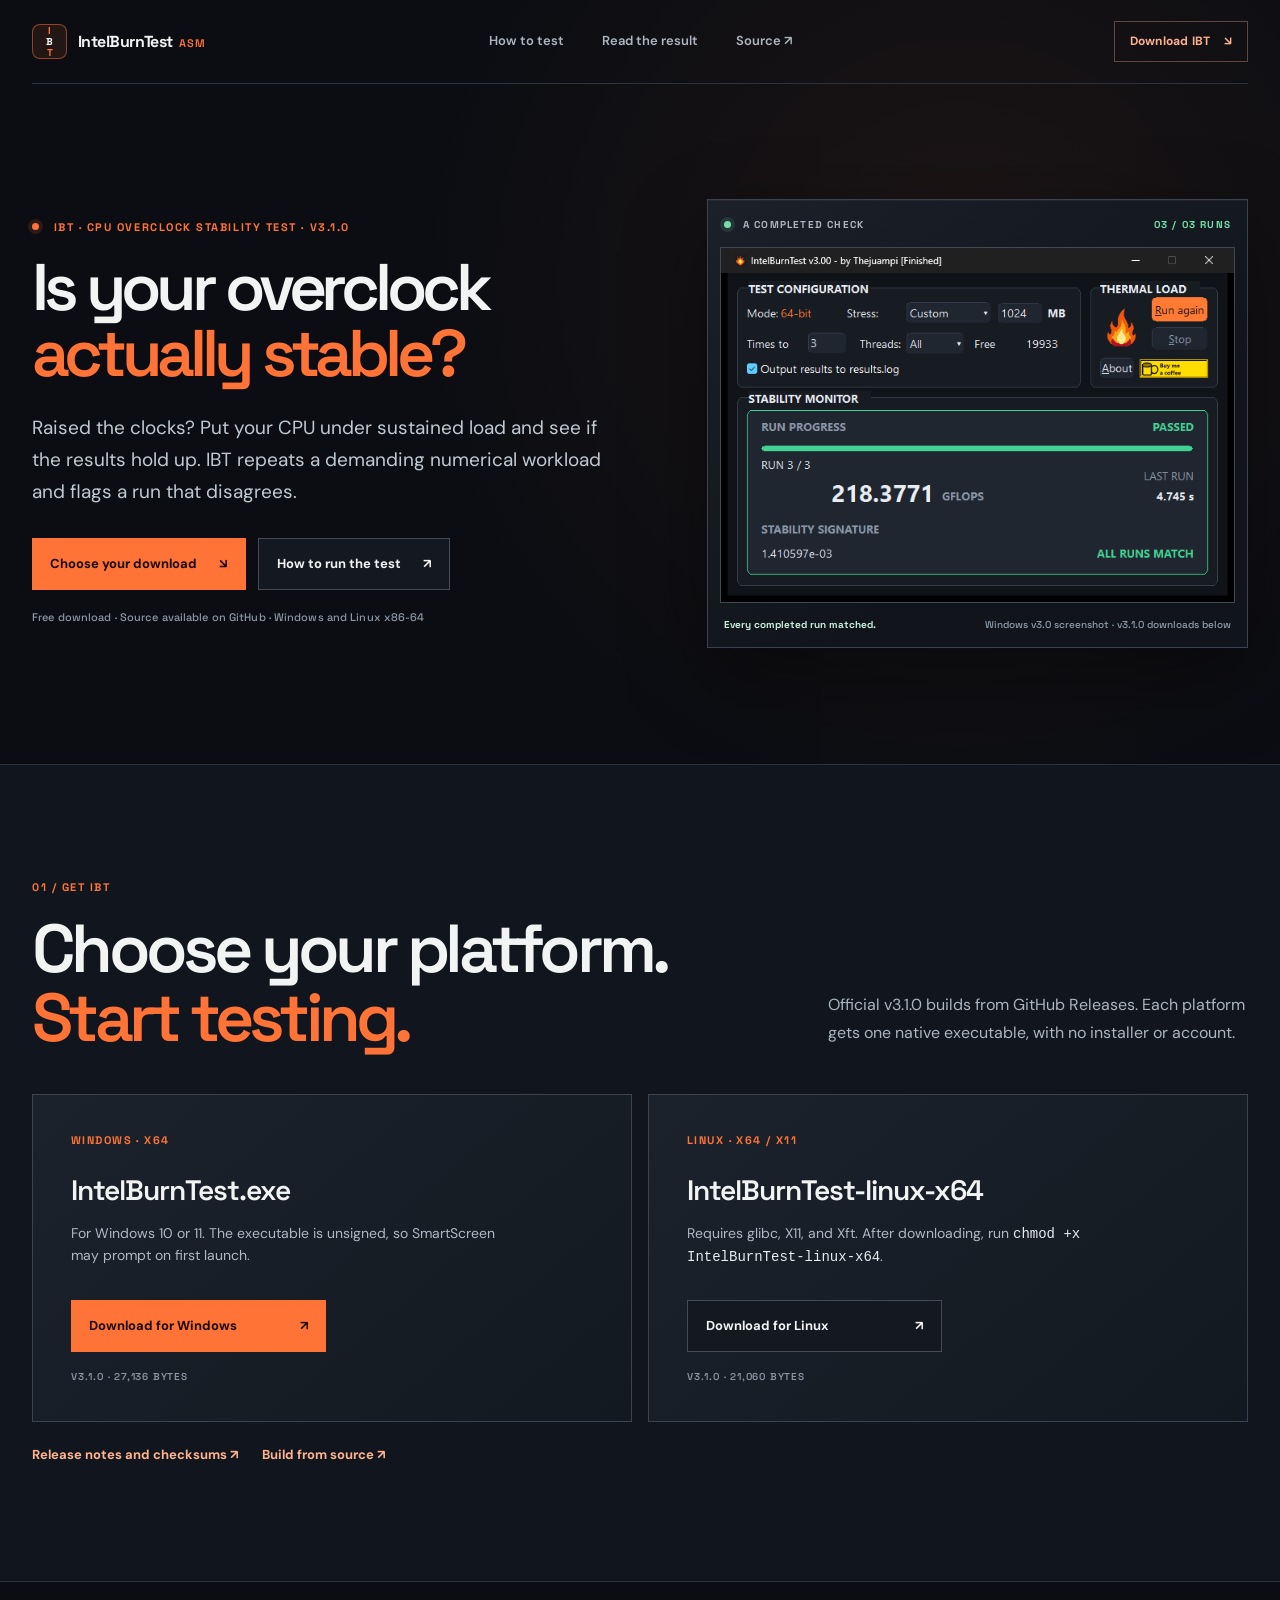
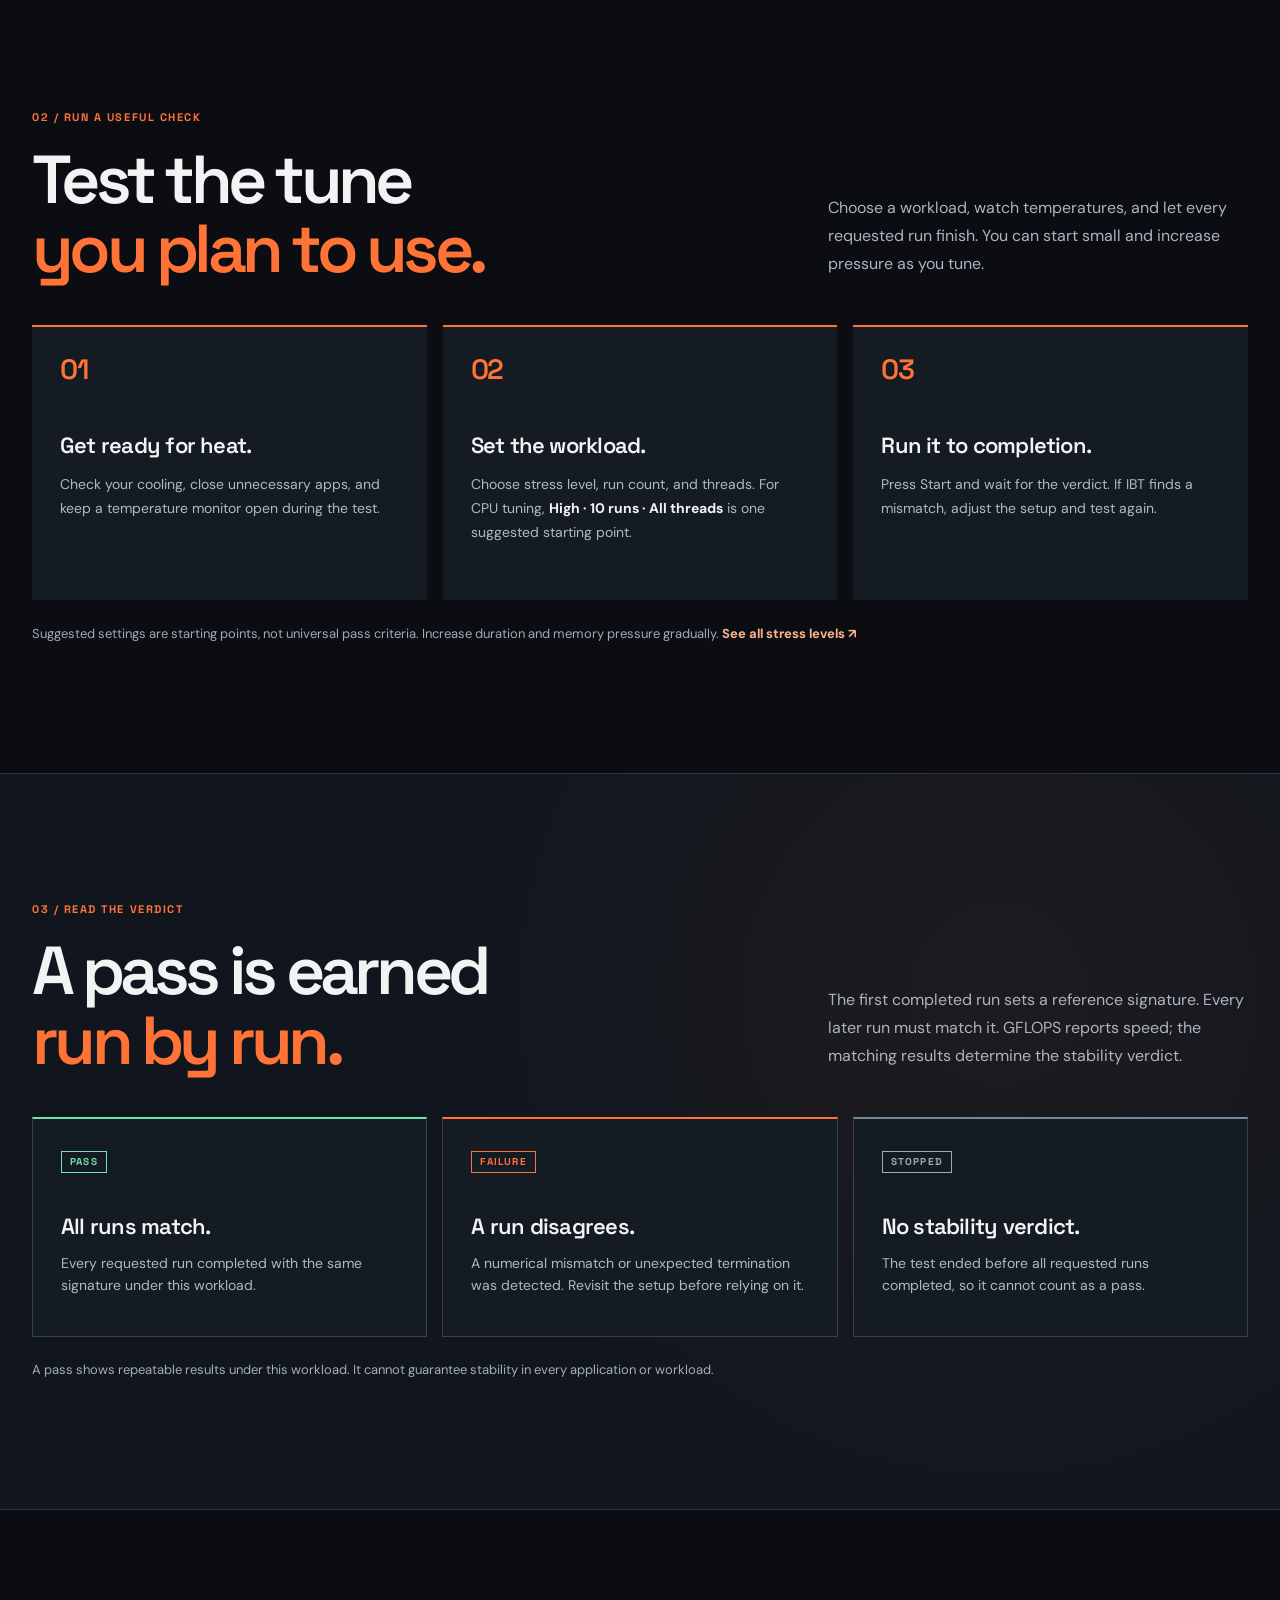
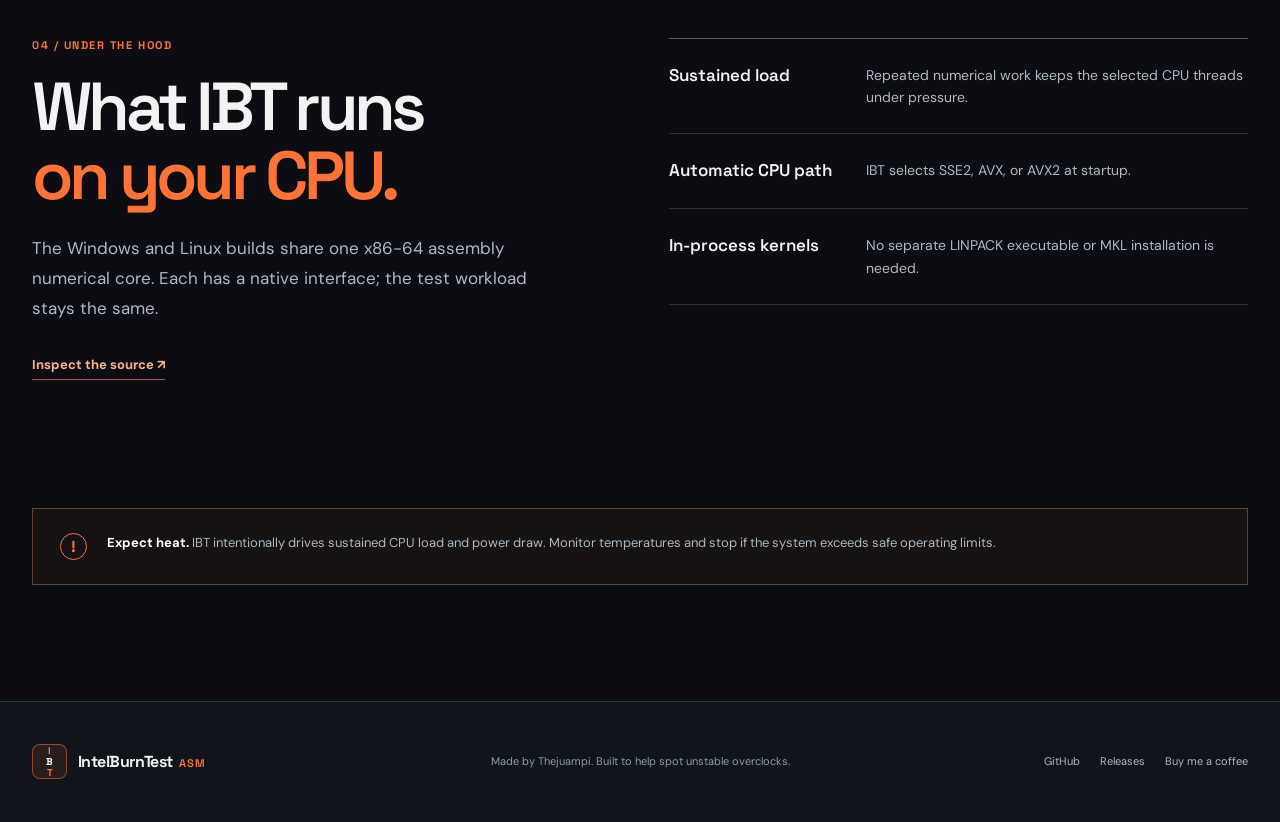
==== commit 57ac1ceb: "Reframe website around overclock testing workflow" ====
--- a/site/index.html
+++ b/site/index.html
@@ -4,27 +4,28 @@
   <meta charset="utf-8">
   <meta name="viewport" content="width=device-width, initial-scale=1">
   <meta name="theme-color" content="#0b0d12">
-  <meta name="description" content="Test your CPU overclock with IntelBurnTest ASM (IBT). Run a sustained workload, compare every completed run, and catch instability on Windows or Linux.">
+  <meta name="description" content="Test your CPU overclock with IntelBurnTest ASM (IBT). Choose a Windows or Linux build, run a sustained workload, and see whether every completed run agrees.">
   <meta property="og:type" content="website">
   <meta property="og:title" content="IntelBurnTest ASM — Is your CPU overclock stable?">
-  <meta property="og:description" content="Put your CPU overclock under sustained load. IBT compares every completed run and flags a mismatch.">
-  <meta property="og:image" content="https://raw.githubusercontent.com/Thejuampi/ibt-asm/main/.github/assets/ibt-windows-unix.webp">
+  <meta property="og:description" content="Stress your CPU overclock, compare every completed run, and get a clear stability verdict under load.">
+  <meta property="og:image" content="https://thejuampi.github.io/ibt-asm/assets/ibt-passed.webp">
+  <meta property="og:image:alt" content="IntelBurnTest showing three completed runs with matching results">
   <title>IntelBurnTest ASM (IBT) — CPU Overclock Stability Test</title>
   <link rel="icon" href="favicon.svg" type="image/svg+xml">
-  <link rel="preload" href="assets/ibt-windows-unix.webp" as="image" type="image/webp">
+  <link rel="preload" href="assets/ibt-passed.webp" as="image" type="image/webp">
   <link rel="stylesheet" href="styles.css">
 </head>
 <body>
   <a class="skip-link" href="#main">Skip to content</a>
 
-  <header class="site-header">
+  <header class="site-header wrap">
     <a class="brand" href="#top" aria-label="IntelBurnTest ASM home">
       <span class="brand-icon" aria-hidden="true">I<span>B</span>T</span>
       <span>IntelBurnTest <small>ASM</small></span>
     </a>
     <nav aria-label="Main navigation">
-      <a href="#how-it-works">The stability test</a>
-      <a href="#platforms">Windows + Linux</a>
+      <a href="#how-to">How to test</a>
+      <a href="#results">Read the result</a>
       <a href="https://github.com/Thejuampi/ibt-asm">Source <span aria-hidden="true">↗</span></a>
     </nav>
     <a class="header-cta" href="#download">Download IBT <span aria-hidden="true">↘</span></a>
@@ -35,82 +36,89 @@
       <div class="hero-copy">
         <p class="eyebrow"><span class="live-dot" aria-hidden="true"></span> IBT · CPU OVERCLOCK STABILITY TEST · V3.1.0</p>
         <h1 id="hero-title">Is your overclock<br><em>actually stable?</em></h1>
-        <p class="hero-lede">Raised the clocks? Now find out if the tune holds under load. IntelBurnTest stresses your CPU in repeated runs and flags any mismatched result.</p>
+        <p class="hero-lede">Raised the clocks? Put your CPU under sustained load and see if the results hold up. IBT repeats a demanding numerical workload and flags a run that disagrees.</p>
         <div class="hero-actions">
-          <a class="button button-primary" href="#download">Download the stability test <span aria-hidden="true">↗</span></a>
-          <a class="button button-ghost" href="#how-it-works">See how it works <span aria-hidden="true">↗</span></a>
+          <a class="button button-primary" href="#download">Choose your download <span aria-hidden="true">↘</span></a>
+          <a class="button button-ghost" href="#how-to">How to run the test <span aria-hidden="true">↗</span></a>
         </div>
-        <p class="hero-note">No installer. One executable per platform. x86-64 only.</p>
+        <p class="hero-note">Free download · Source available on GitHub · Windows and Linux x86-64</p>
       </div>
-      <div class="hero-stage">
-        <div class="stage-heading"><span class="stage-pulse" aria-hidden="true"></span> STRESS YOUR CPU ON WINDOWS OR LINUX. <span>01 / 02</span></div>
-        <figure class="hero-screenshot">
-          <img src="assets/ibt-windows-unix.webp" width="1240" height="400" alt="IntelBurnTest graphical interfaces side by side: Windows on the left and Linux with X11 on the right">
-          <figcaption><span>WINDOWS x64</span><span>LINUX / X11 x64</span></figcaption>
-        </figure>
-        <div class="stage-footer"><span>Same stability check on both platforms</span><span aria-hidden="true">● ● ●</span></div>
+      <figure class="result-visual">
+        <div class="visual-topline"><span class="status-light" aria-hidden="true"></span> A COMPLETED CHECK <span>03 / 03 RUNS</span></div>
+        <img src="assets/ibt-passed.webp" width="636" height="439" alt="IntelBurnTest Stability Monitor showing three completed runs, a passed verdict, and matching results">
+        <figcaption><strong>Every completed run matched.</strong><span>Windows v3.0 screenshot · v3.1.0 downloads below</span></figcaption>
+      </figure>
+    </section>
+
+    <section class="download-band" id="download" aria-labelledby="download-title">
+      <div class="wrap">
+        <div class="section-heading">
+          <div><p class="eyebrow">01 / GET IBT</p><h2 id="download-title">Choose your platform.<br><em>Start testing.</em></h2></div>
+          <p>Official v3.1.0 builds from GitHub Releases. Each platform gets one native executable, with no installer or account.</p>
+        </div>
+        <div class="download-grid">
+          <article class="download-card">
+            <span class="platform-label">WINDOWS · X64</span>
+            <h3>IntelBurnTest.exe</h3>
+            <p>For Windows 10 or 11. The executable is unsigned, so SmartScreen may prompt on first launch.</p>
+            <a class="button button-primary" href="https://github.com/Thejuampi/ibt-asm/releases/download/v3.1.0/IntelBurnTest.exe">Download for Windows <span aria-hidden="true">↗</span></a>
+            <span class="file-detail">V3.1.0 · 27,136 BYTES</span>
+          </article>
+          <article class="download-card">
+            <span class="platform-label">LINUX · X64 / X11</span>
+            <h3>IntelBurnTest-linux-x64</h3>
+            <p>Requires glibc, X11, and Xft. After downloading, run <code>chmod +x IntelBurnTest-linux-x64</code>.</p>
+            <a class="button button-outline" href="https://github.com/Thejuampi/ibt-asm/releases/download/v3.1.0/IntelBurnTest-linux-x64">Download for Linux <span aria-hidden="true">↗</span></a>
+            <span class="file-detail">V3.1.0 · 21,060 BYTES</span>
+          </article>
+        </div>
+        <p class="download-links"><a href="https://github.com/Thejuampi/ibt-asm/releases/tag/v3.1.0">Release notes and checksums ↗</a><a href="https://github.com/Thejuampi/ibt-asm#build-from-source">Build from source ↗</a></p>
       </div>
     </section>
 
-    <div class="spec-rail" aria-label="Project essentials">
-      <div class="wrap spec-grid">
-        <div><span class="spec-number">02</span><span>native platforms</span></div>
-        <div><span class="spec-number">01</span><span>reference result</span></div>
-        <div><span class="spec-number">03</span><span>CPU paths: SSE2 / AVX / AVX2</span></div>
-        <div><span class="spec-number">00</span><span>installers required</span></div>
-      </div>
-    </div>
-
-    <section class="method wrap section" id="how-it-works" aria-labelledby="method-title">
-      <div class="section-lead">
-        <p class="eyebrow">01 / TEST YOUR OVERCLOCK</p>
-        <h2 id="method-title">Push it hard.<br><em>Check every run.</em></h2>
-        <p>GFLOPS shows how fast the workload ran. To check stability, IBT compares the numerical result of each completed run. If one differs, your setup failed this check.</p>
-        <a class="text-link" href="https://github.com/Thejuampi/ibt-asm#how-stability-is-determined">How IBT determines stability <span aria-hidden="true">↗</span></a>
+    <section class="how-to wrap section" id="how-to" aria-labelledby="how-title">
+      <div class="section-heading">
+        <div><p class="eyebrow">02 / RUN A USEFUL CHECK</p><h2 id="how-title">Test the tune<br><em>you plan to use.</em></h2></div>
+        <p>Choose a workload, watch temperatures, and let every requested run finish. You can start small and increase pressure as you tune.</p>
       </div>
       <div class="steps">
-        <article><span class="step-index">01 / CONFIGURE</span><h3>Choose your stress level.</h3><p>Set the memory load, run count, and threads for the overclock you want to check.</p></article>
-        <article><span class="step-index">02 / STRESS</span><h3>Put the CPU to work.</h3><p>IBT drives a sustained numerical workload through the best supported SSE2, AVX, or AVX2 path.</p></article>
-        <article><span class="step-index">03 / VERIFY</span><h3>Catch a bad run.</h3><p>The first completed run sets the reference. Every later run must produce the same signature to pass.</p></article>
+        <article><span class="step-number">01</span><h3>Get ready for heat.</h3><p>Check your cooling, close unnecessary apps, and keep a temperature monitor open during the test.</p></article>
+        <article><span class="step-number">02</span><h3>Set the workload.</h3><p>Choose stress level, run count, and threads. For CPU tuning, <strong>High · 10 runs · All threads</strong> is one suggested starting point.</p></article>
+        <article><span class="step-number">03</span><h3>Run it to completion.</h3><p>Press Start and wait for the verdict. If IBT finds a mismatch, adjust the setup and test again.</p></article>
+      </div>
+      <p class="guide-note">Suggested settings are starting points, not universal pass criteria. Increase duration and memory pressure gradually. <a href="https://github.com/Thejuampi/ibt-asm#choosing-a-stress-level">See all stress levels ↗</a></p>
+    </section>
+
+    <section class="results-band" id="results" aria-labelledby="results-title">
+      <div class="wrap section">
+        <div class="section-heading">
+          <div><p class="eyebrow">03 / READ THE VERDICT</p><h2 id="results-title">A pass is earned<br><em>run by run.</em></h2></div>
+          <p>The first completed run sets a reference signature. Every later run must match it. GFLOPS reports speed; the matching results determine the stability verdict.</p>
+        </div>
+        <div class="verdict-grid">
+          <article class="verdict-card passed"><span>PASS</span><h3>All runs match.</h3><p>Every requested run completed with the same signature under this workload.</p></article>
+          <article class="verdict-card failed"><span>FAILURE</span><h3>A run disagrees.</h3><p>A numerical mismatch or unexpected termination was detected. Revisit the setup before relying on it.</p></article>
+          <article class="verdict-card stopped"><span>STOPPED</span><h3>No stability verdict.</h3><p>The test ended before all requested runs completed, so it cannot count as a pass.</p></article>
+        </div>
+        <p class="result-limit">A pass shows repeatable results under this workload. It cannot guarantee stability in every application or workload.</p>
       </div>
     </section>
 
-    <section class="monitor-band" aria-labelledby="monitor-title">
-      <div class="wrap monitor-grid">
-        <div class="monitor-copy">
-          <p class="eyebrow">02 / SEE THE VERDICT</p>
-          <h2 id="monitor-title">Know when<br><em>a run disagrees.</em></h2>
-          <p>Watch run progress, speed, and the result in one window. A pass appears only after every requested run completes with a matching signature; stopping early does not count.</p>
-          <div class="monitor-status"><span class="status-light" aria-hidden="true"></span><span>PASS</span><span>Every requested run completed and matched</span></div>
-        </div>
-        <figure class="monitor-image">
-          <img src="assets/ibt-passed.webp" width="636" height="439" alt="IntelBurnTest showing three completed, matching runs and a passed verdict">
-          <figcaption>Actual application screen · Windows v3.0 monitor</figcaption>
-        </figure>
+    <section class="technical wrap section" aria-labelledby="technical-title">
+      <div>
+        <p class="eyebrow">04 / UNDER THE HOOD</p>
+        <h2 id="technical-title">What IBT runs<br><em>on your CPU.</em></h2>
+        <p>The Windows and Linux builds share one x86-64 assembly numerical core. Each has a native interface; the test workload stays the same.</p>
+        <a class="text-link" href="https://github.com/Thejuampi/ibt-asm">Inspect the source ↗</a>
+      </div>
+      <div class="technical-list">
+        <div><strong>Sustained load</strong><span>Repeated numerical work keeps the selected CPU threads under pressure.</span></div>
+        <div><strong>Automatic CPU path</strong><span>IBT selects SSE2, AVX, or AVX2 at startup.</span></div>
+        <div><strong>In-process kernels</strong><span>No separate LINPACK executable or MKL installation is needed.</span></div>
       </div>
     </section>
 
-    <section class="platforms wrap section" id="platforms" aria-labelledby="platform-title">
-      <div class="section-headline">
-        <div><p class="eyebrow">03 / WINDOWS + LINUX</p><h2 id="platform-title">Your platform.<br><em>Same stress test.</em></h2></div>
-        <p>Windows and Linux share the same in-process numerical core. Choose the native build for your machine and run the same stability check.</p>
-      </div>
-      <div class="platform-grid">
-        <article><span class="platform-icon" aria-hidden="true">▦</span><div><h3>Windows x64</h3><p>Windows 10 or 11. One unsigned executable; SmartScreen may prompt on first launch.</p></div><span class="platform-foot">27,136 bytes · v3.1.0</span></article>
-        <article><span class="platform-icon terminal-icon" aria-hidden="true">&gt;_</span><div><h3>Linux x64 / X11</h3><p>One native executable. Requires glibc, X11, and Xft on the host.</p></div><span class="platform-foot">21,060 bytes · v3.1.0</span></article>
-      </div>
-    </section>
-
-    <aside class="safety wrap" aria-label="Safety note"><span class="safety-icon" aria-hidden="true">!</span><p><strong>Expect heat.</strong> This test intentionally drives sustained CPU load and power draw. Monitor temperatures and stop if the system exceeds safe operating limits. A pass under this workload is not a guarantee of universal stability.</p></aside>
-
-    <section class="download-section wrap section" id="download" aria-labelledby="download-title">
-      <div class="download-heading"><p class="eyebrow">04 / TEST YOUR TUNING</p><h2 id="download-title">Ready to check<br><em>that overclock?</em></h2><p>Download the official v3.1.0 build for your platform and put your CPU tuning under load. No installer or account.</p></div>
-      <div class="download-grid">
-        <a class="download-card" href="https://github.com/Thejuampi/ibt-asm/releases/download/v3.1.0/IntelBurnTest.exe" download><span class="download-platform">WINDOWS x64</span><strong>IntelBurnTest.exe</strong><span>27,136 bytes · unsigned executable</span><span class="download-arrow" aria-hidden="true">↗</span></a>
-        <a class="download-card" href="https://github.com/Thejuampi/ibt-asm/releases/download/v3.1.0/IntelBurnTest-linux-x64" download><span class="download-platform">LINUX x64 / X11</span><strong>IntelBurnTest-linux-x64</strong><span>21,060 bytes · <code>chmod +x</code> before running</span><span class="download-arrow" aria-hidden="true">↗</span></a>
-      </div>
-      <p class="download-extra">Prefer to inspect first? <a href="https://github.com/Thejuampi/ibt-asm/releases/tag/v3.1.0">Release notes and checksums ↗</a> <span aria-hidden="true">·</span> <a href="https://github.com/Thejuampi/ibt-asm#build-from-source">Build from source ↗</a></p>
-    </section>
+    <aside class="safety wrap" aria-label="Safety note"><span class="safety-icon" aria-hidden="true">!</span><p><strong>Expect heat.</strong> IBT intentionally drives sustained CPU load and power draw. Monitor temperatures and stop if the system exceeds safe operating limits.</p></aside>
   </main>
 
   <footer class="site-footer"><div class="wrap footer-grid"><a class="brand" href="#top"><span class="brand-icon" aria-hidden="true">I<span>B</span>T</span><span>IntelBurnTest <small>ASM</small></span></a><p>Made by Thejuampi. Built to help spot unstable overclocks.</p><div><a href="https://github.com/Thejuampi/ibt-asm">GitHub</a><a href="https://github.com/Thejuampi/ibt-asm/releases">Releases</a><a href="https://buymeacoffee.com/thejuampi">Buy me a coffee</a></div></div></footer>
--- a/site/styles.css
+++ b/site/styles.css
@@ -18,7 +18,7 @@
 body {
   margin: 0;
   min-width: 320px;
-  background: var(--bg);
+  background: radial-gradient(circle at 75% 7%, rgba(255,115,55,.07), transparent 34rem), var(--bg);
   color: var(--text);
   font: 400 16px/1.6 'DM Sans', 'Segoe UI', system-ui, sans-serif;
   -webkit-font-smoothing: antialiased;
@@ -30,11 +30,12 @@
 .wrap { width: min(calc(100% - 64px), var(--width)); margin-inline: auto; }
 .skip-link { position: fixed; z-index: 10; top: 12px; left: 12px; padding: 10px 16px; background: var(--text); color: var(--bg); transform: translateY(-160%); }
 .skip-link:focus { transform: none; }
+h1, h2, h3, p, figure { margin-top: 0; }
+h1, h2, h3 { font-family: 'Space Grotesk', 'Segoe UI', sans-serif; }
+h1 em, h2 em { color: var(--orange); font-style: normal; }
 
 .site-header {
-  width: min(calc(100% - 64px), var(--width));
   min-height: 84px;
-  margin: auto;
   display: grid;
   grid-template-columns: 1fr auto 1fr;
   align-items: center;
@@ -51,98 +52,81 @@
 .header-cta:hover { border-color: var(--orange); background: rgba(255,115,55,.08); }
 .header-cta span { margin-left: 10px; }
 
-.hero { position: relative; padding-top: clamp(74px, 8vw, 118px); padding-bottom: 72px; }
-.hero::before { content: ''; position: absolute; z-index: -1; width: min(650px, 100%); height: 510px; top: 50px; right: 0; background: radial-gradient(circle, rgba(255,115,55,.115), transparent 68%); pointer-events: none; }
-.hero-copy { max-width: 790px; }
-.eyebrow { margin: 0 0 20px; color: var(--orange); font: 700 11px/1.3 'Space Grotesk', sans-serif; letter-spacing: .15em; text-transform: uppercase; }
-.live-dot, .stage-pulse, .status-light { display: inline-block; width: 7px; height: 7px; border-radius: 50%; background: var(--orange); box-shadow: 0 0 0 4px rgba(255,115,55,.13); vertical-align: 1px; margin-right: 10px; }
-h1, h2, h3, p, figure { margin-top: 0; }
-h1, h2, h3 { font-family: 'Space Grotesk', 'Segoe UI', sans-serif; }
-h1 { margin-bottom: 23px; font-size: clamp(52px, 7.1vw, 100px); line-height: .98; font-weight: 600; letter-spacing: -.078em; }
-h1 em, h2 em { color: var(--orange); font-style: normal; }
-.hero-lede { max-width: 660px; margin-bottom: 29px; color: #bbc2cb; font-size: clamp(17px, 1.6vw, 20px); line-height: 1.65; }
+.hero { display: grid; grid-template-columns: minmax(0, 1.05fr) minmax(0, .95fr); align-items: center; gap: clamp(42px, 6vw, 90px); padding-block: clamp(90px, 9vw, 132px); }
+.hero-copy { min-width: 0; }
+.eyebrow { margin: 0 0 20px; color: var(--orange); font: 700 11px/1.3 'Space Grotesk', sans-serif; letter-spacing: .14em; text-transform: uppercase; }
+.live-dot, .status-light { display: inline-block; width: 7px; height: 7px; border-radius: 50%; background: var(--orange); box-shadow: 0 0 0 4px rgba(255,115,55,.13); vertical-align: 1px; margin-right: 10px; }
+h1 { margin-bottom: 25px; font-size: clamp(53px, 5.15vw, 76px); line-height: 1; font-weight: 600; letter-spacing: -.078em; }
+.hero-lede { max-width: 600px; margin-bottom: 30px; color: #c1c9d2; font-size: clamp(17px, 1.55vw, 19px); line-height: 1.7; }
 .hero-actions { display: flex; gap: 12px; flex-wrap: wrap; }
-.button { min-height: 50px; display: inline-flex; justify-content: space-between; align-items: center; gap: 26px; padding: 12px 18px; font-size: 13px; font-weight: 700; transition: transform .2s, background .2s; }
+.button { min-height: 52px; display: inline-flex; justify-content: space-between; align-items: center; gap: 22px; padding: 12px 18px; font-size: 13px; font-weight: 700; transition: transform .2s, background .2s, border-color .2s; }
 .button:hover { transform: translateY(-2px); }
 .button-primary { background: var(--orange); color: #1b0b06; }
 .button-primary:hover { background: #ff9361; }
-.button-ghost { border: 1px solid #424b57; background: #141820; }
-.button-ghost:hover { background: #1d222c; }
-.hero-note { margin: 17px 0 0; color: #84909e; font: 500 11px/1.4 'Space Grotesk', sans-serif; letter-spacing: .02em; }
-.hero-stage { margin-top: 74px; padding: 18px 22px 16px; border: 1px solid #36404d; background: linear-gradient(145deg, #1b2029, #11151b 65%); box-shadow: 0 28px 85px rgba(0,0,0,.4), inset 0 1px rgba(255,255,255,.045); }
-.stage-heading, .stage-footer { display: flex; align-items: center; justify-content: space-between; color: #8c98a8; font: 600 10px/1.4 'Space Grotesk', sans-serif; letter-spacing: .11em; }
-.stage-heading { padding-bottom: 17px; }
-.stage-heading .stage-pulse { margin-left: 3px; background: var(--green); box-shadow: 0 0 0 4px rgba(116,223,170,.12); }
-.stage-heading span:last-child { margin-left: auto; color: #697685; }
-.hero-screenshot { margin: 0; }
-.hero-screenshot img { display: block; width: 100%; height: auto; border: 1px solid #38404d; }
-.hero-screenshot figcaption { display: grid; grid-template-columns: 1fr 1fr; padding: 12px 10px 0; color: #c3cbd4; font: 700 10px/1.3 'Space Grotesk', sans-serif; letter-spacing: .13em; }
-.hero-screenshot figcaption span:last-child { text-align: right; }
-.stage-footer { margin-top: 19px; padding-top: 15px; border-top: 1px solid #343b46; letter-spacing: .02em; }
-.stage-footer span:last-child { color: var(--orange); letter-spacing: 3px; }
+.button-ghost, .button-outline { border: 1px solid #424b57; background: #141820; }
+.button-ghost:hover, .button-outline:hover { border-color: var(--orange); background: #1d222c; }
+.hero-note { margin: 19px 0 0; color: #8b98a7; font: 500 11px/1.6 'Space Grotesk', sans-serif; letter-spacing: .01em; }
+.result-visual { min-width: 0; margin: 0; padding: 12px; border: 1px solid #39434f; background: linear-gradient(145deg, #1b2029, #11151b 65%); box-shadow: 0 28px 75px rgba(0,0,0,.4), inset 0 1px rgba(255,255,255,.045); }
+.visual-topline { display: flex; align-items: center; gap: 2px; padding: 6px 4px 16px; color: #abb6c2; font: 700 10px/1.3 'Space Grotesk', sans-serif; letter-spacing: .12em; }
+.visual-topline .status-light { background: var(--green); box-shadow: 0 0 0 4px rgba(116,223,170,.12); }
+.visual-topline span:last-child { margin-left: auto; color: var(--green); }
+.result-visual img { display: block; width: 100%; height: auto; border: 1px solid #404953; }
+.result-visual figcaption { display: flex; flex-wrap: wrap; justify-content: space-between; gap: 3px 15px; padding: 14px 4px 3px; color: #8f9eac; font: 500 10px/1.5 'Space Grotesk', sans-serif; }
+.result-visual figcaption strong { color: #caeeda; font-weight: 700; }
 
-.spec-rail { border-block: 1px solid var(--line); background: #10141b; }
-.spec-grid { display: grid; grid-template-columns: repeat(4, 1fr); }
-.spec-grid > div { min-height: 103px; display: flex; align-items: center; gap: 15px; padding: 16px 22px; border-right: 1px solid var(--line); }
-.spec-grid > div:first-child { padding-left: 0; }
-.spec-grid > div:last-child { border-right: 0; }
-.spec-number { color: var(--orange); font: 600 35px/1 'Space Grotesk', sans-serif; letter-spacing: -.06em; }
-.spec-grid > div > span:last-child { max-width: 155px; color: #bdc5ce; font-size: 12px; line-height: 1.35; }
+.section { padding-block: clamp(96px, 10vw, 146px); }
+.section-heading { display: flex; justify-content: space-between; align-items: end; gap: 50px; margin-bottom: 42px; }
+.section-heading h2 { margin-bottom: 0; }
+.section-heading > p { max-width: 420px; margin-bottom: 5px; color: #aab5c1; font-size: 16px; line-height: 1.75; }
+h2 { margin-bottom: 24px; font-size: clamp(45px, 5.3vw, 72px); line-height: 1.02; font-weight: 600; letter-spacing: -.07em; }
+h3 { font-size: 22px; font-weight: 600; letter-spacing: -.035em; }
 
-.section { padding-block: clamp(100px, 11vw, 164px); }
-h2 { margin-bottom: 25px; font-size: clamp(45px, 5.4vw, 74px); line-height: 1.02; font-weight: 600; letter-spacing: -.068em; }
-.method { display: grid; grid-template-columns: minmax(0, .9fr) minmax(0, 1.1fr); gap: clamp(50px, 9vw, 140px); }
-.section-lead > p:not(.eyebrow), .section-headline > p, .monitor-copy > p:not(.eyebrow), .download-heading > p:not(.eyebrow) { max-width: 525px; color: var(--muted); line-height: 1.75; }
-.section-lead > p:not(.eyebrow) { font-size: 17px; }
-.text-link { display: inline-block; margin-top: 15px; color: #ffc0a2; font-size: 13px; font-weight: 700; border-bottom: 1px solid #a6573c; padding-bottom: 4px; }
-.text-link:hover { color: #fff; }
-.steps { border-top: 1px solid #53606c; }
-.steps article { display: grid; grid-template-columns: 130px 1fr; column-gap: 22px; padding: 30px 0 33px; border-bottom: 1px solid var(--line); }
-.step-index { grid-row: span 2; color: var(--orange); font: 700 10px/1.4 'Space Grotesk', sans-serif; letter-spacing: .1em; }
-.steps h3 { margin-bottom: 7px; font-size: 22px; font-weight: 600; letter-spacing: -.04em; }
-.steps p { max-width: 440px; margin-bottom: 0; color: var(--muted); font-size: 14px; }
+.download-band { padding-block: clamp(80px, 9vw, 125px); border-block: 1px solid var(--line); background: #11161e; }
+.download-grid { display: grid; grid-template-columns: 1fr 1fr; gap: 16px; }
+.download-card { min-width: 0; min-height: 328px; display: flex; flex-direction: column; align-items: flex-start; padding: clamp(25px, 3vw, 38px); border: 1px solid #394450; background: linear-gradient(140deg, #1b222c, #131920); }
+.platform-label { margin-bottom: 20px; color: var(--orange); font: 700 11px/1.3 'Space Grotesk', sans-serif; letter-spacing: .13em; }
+.download-card h3 { margin-bottom: 9px; font-size: clamp(22px, 2.2vw, 30px); overflow-wrap: anywhere; }
+.download-card p { max-width: 430px; margin-bottom: 22px; color: #aeb9c5; font-size: 14px; }
+.download-card code { color: #e7ecef; overflow-wrap: anywhere; }
+.download-card .button { min-width: min(100%, 255px); margin-top: auto; }
+.file-detail { margin-top: 18px; color: #8996a6; font: 600 10px/1.3 'Space Grotesk', sans-serif; letter-spacing: .08em; }
+.download-links { display: flex; gap: 24px; flex-wrap: wrap; margin: 23px 0 0; color: #ffb38d; font-size: 13px; font-weight: 700; }
+.download-links a:hover, .guide-note a:hover, .text-link:hover { color: #fff; }
 
-.monitor-band { overflow: hidden; border-block: 1px solid var(--line); background: radial-gradient(circle at 74% 37%, rgba(255,115,55,.07), transparent 33%), #11161e; }
-.monitor-grid { display: grid; grid-template-columns: minmax(0, .75fr) minmax(0, 1fr); align-items: center; gap: clamp(50px, 7vw, 110px); padding-block: clamp(80px, 9vw, 130px); }
-.monitor-copy > p:not(.eyebrow) { font-size: 17px; }
-.monitor-status { display: flex; align-items: center; gap: 9px; margin-top: 40px; padding-top: 19px; border-top: 1px solid #3c4752; font-size: 12px; }
-.monitor-status .status-light { width: 6px; height: 6px; margin-right: 3px; background: var(--green); box-shadow: 0 0 0 4px rgba(116,223,170,.1); }
-.monitor-status span:nth-child(2) { color: var(--green); font-family: 'Space Grotesk', sans-serif; font-weight: 700; letter-spacing: .1em; }
-.monitor-status span:last-child { margin-left: auto; color: #9daab7; text-align: right; }
-.monitor-image { margin: 0; padding: 9px; border: 1px solid #394450; background: #1b2129; box-shadow: 0 28px 55px rgba(0,0,0,.3); }
-.monitor-image img { display: block; width: 100%; height: auto; }
-.monitor-image figcaption { padding: 10px 5px 2px; color: #84909d; font: 500 10px/1.4 'Space Grotesk', sans-serif; letter-spacing: .04em; }
+.steps { display: grid; grid-template-columns: repeat(3, 1fr); gap: 16px; }
+.steps article { min-height: 275px; padding: 28px; border-top: 2px solid var(--orange); background: #151b23; }
+.step-number { display: block; margin-bottom: 45px; color: var(--orange); font: 600 28px/1 'Space Grotesk', sans-serif; letter-spacing: -.05em; }
+.steps h3 { margin-bottom: 10px; }
+.steps p { margin-bottom: 0; color: #aeb9c5; font-size: 14px; line-height: 1.7; }
+.steps strong { color: var(--text); }
+.guide-note { max-width: 880px; margin: 23px 0 0; color: #9daab7; font-size: 13px; line-height: 1.7; }
+.guide-note a { color: #ffb38d; font-weight: 700; white-space: nowrap; }
 
-.section-headline { display: flex; justify-content: space-between; align-items: end; gap: 55px; margin-bottom: 45px; }
-.section-headline h2 { margin-bottom: 0; }
-.section-headline > p { max-width: 350px; margin-bottom: 4px; font-size: 15px; }
-.platform-grid { display: grid; grid-template-columns: 1fr 1fr; gap: 16px; }
-.platform-grid article { min-height: 276px; display: grid; grid-template-columns: 54px 1fr; align-content: start; gap: 0 20px; padding: 32px; border: 1px solid #384250; background: linear-gradient(130deg, #1a2029, #11161d); }
-.platform-icon { width: 54px; height: 54px; display: grid; place-items: center; border: 1px solid #73503e; color: #ff9b6e; font: 600 30px/1 'Space Grotesk', sans-serif; }
-.terminal-icon { font-size: 20px; }
-.platform-grid h3 { margin: 1px 0 5px; font-size: 23px; font-weight: 600; letter-spacing: -.045em; }
-.platform-grid p { max-width: 355px; margin: 0; color: var(--muted); font-size: 14px; }
-.platform-foot { grid-column: 1 / -1; align-self: end; margin-top: 38px; padding-top: 17px; border-top: 1px solid #39434f; color: #c5cdd4; font: 600 11px/1.4 'Space Grotesk', sans-serif; letter-spacing: .04em; }
+.results-band { border-block: 1px solid var(--line); background: radial-gradient(circle at 78% 30%, rgba(255,115,55,.055), transparent 34rem), #11161e; }
+.verdict-grid { display: grid; grid-template-columns: repeat(3, 1fr); gap: 15px; }
+.verdict-card { min-height: 220px; padding: 28px; border: 1px solid #38424d; background: #151b23; }
+.verdict-card > span { display: inline-block; margin-bottom: 36px; padding: 5px 8px; border: 1px solid currentColor; color: #9cabb9; font: 700 10px/1 'Space Grotesk', sans-serif; letter-spacing: .12em; }
+.verdict-card.passed { border-top: 2px solid var(--green); }
+.verdict-card.failed { border-top: 2px solid var(--orange); }
+.verdict-card.stopped { border-top: 2px solid #77889a; }
+.verdict-card.passed > span { color: var(--green); }
+.verdict-card.failed > span { color: var(--orange); }
+.verdict-card h3 { margin-bottom: 8px; }
+.verdict-card p { margin-bottom: 0; color: #aeb9c5; font-size: 14px; }
+.result-limit { margin: 23px 0 0; color: #a0adba; font-size: 13px; }
 
-.safety { display: flex; gap: 20px; align-items: flex-start; padding: 24px 27px; border: 1px solid #594338; background: rgba(255,115,55,.045); }
+.technical { display: grid; grid-template-columns: minmax(0, .9fr) minmax(0, 1fr); gap: clamp(45px, 9vw, 130px); }
+.technical > div:first-child > p:not(.eyebrow) { max-width: 550px; color: #aeb9c5; font-size: 17px; line-height: 1.75; }
+.text-link { display: inline-block; margin-top: 14px; padding-bottom: 4px; border-bottom: 1px solid #a6573c; color: #ffb38d; font-size: 13px; font-weight: 700; }
+.technical-list { border-top: 1px solid #53606c; }
+.technical-list > div { display: grid; grid-template-columns: 175px 1fr; gap: 22px; padding: 25px 0; border-bottom: 1px solid var(--line); }
+.technical-list strong { font: 600 17px/1.4 'Space Grotesk', sans-serif; }
+.technical-list span { color: #aeb9c5; font-size: 14px; }
+
+.safety { display: flex; gap: 20px; align-items: flex-start; margin-bottom: clamp(75px, 9vw, 125px); padding: 24px 27px; border: 1px solid #594338; background: rgba(255,115,55,.045); }
 .safety-icon { flex: 0 0 27px; width: 27px; height: 27px; display: grid; place-items: center; border: 1px solid var(--orange); border-radius: 50%; color: var(--orange); font: 700 16px/1 'Space Grotesk', sans-serif; }
 .safety p { max-width: 1050px; margin: 0; color: #adb5be; font-size: 13px; }
 .safety strong { color: #fff; }
-
-.download-section { display: grid; grid-template-columns: minmax(0, .7fr) minmax(0, 1fr); gap: 25px 80px; }
-.download-heading > p:not(.eyebrow) { max-width: 400px; }
-.download-grid { align-self: center; display: grid; gap: 12px; }
-.download-card { position: relative; min-height: 136px; display: flex; flex-direction: column; justify-content: center; gap: 5px; padding: 22px 74px 22px 25px; border: 1px solid #4a515b; background: #161c24; transition: border-color .2s, background .2s, transform .2s; }
-.download-card:hover { border-color: var(--orange); background: #1c232c; transform: translateX(3px); }
-.download-platform { color: var(--orange); font: 700 10px/1.4 'Space Grotesk', sans-serif; letter-spacing: .13em; }
-.download-card strong { font: 600 clamp(17px, 1.7vw, 22px)/1.2 'Space Grotesk', sans-serif; letter-spacing: -.04em; }
-.download-card > span:nth-of-type(2) { color: #9aa7b4; font-size: 12px; }
-.download-card code { color: #cdd5df; }
-.download-arrow { position: absolute; top: 25px; right: 27px; color: #ffab82; font: 400 23px/1 'Space Grotesk', sans-serif; }
-.download-extra { grid-column: 2; margin: 0; color: #8d99a6; font-size: 12px; }
-.download-extra a { color: #ffc0a2; }
-.download-extra a:hover { text-decoration: underline; }
-.download-extra span { margin: 0 8px; }
 
 .site-footer { border-top: 1px solid var(--line); background: #10141b; }
 .footer-grid { min-height: 120px; display: grid; grid-template-columns: 1fr auto 1fr; align-items: center; gap: 20px; }
@@ -152,57 +136,46 @@
 @media (max-width: 1050px) {
   .site-header { grid-template-columns: 1fr auto; }
   .site-header nav { display: none; }
-  .method, .monitor-grid, .download-section { grid-template-columns: 1fr; }
-  .method { gap: 45px; }
-  .monitor-copy { max-width: 670px; }
-  .monitor-image { max-width: 720px; }
-  .download-extra { grid-column: 1; }
-  .download-grid { max-width: 740px; }
+  .hero { grid-template-columns: 1fr; padding-block: 85px; }
+  .hero-copy { max-width: 790px; }
+  .result-visual { width: min(100%, 720px); }
+  .section-heading { display: block; }
+  .section-heading > p { margin-top: 23px; }
+  .technical { grid-template-columns: 1fr; }
+  .technical-list { max-width: 760px; }
   .footer-grid { grid-template-columns: 1fr 1fr; padding-block: 24px; }
   .site-footer p { display: none; }
 }
 @media (max-width: 750px) {
-  .wrap, .site-header { width: min(calc(100% - 36px), var(--width)); }
+  .wrap { width: min(calc(100% - 36px), var(--width)); }
   .site-header { min-height: 70px; }
   .brand { font-size: 14px; }
   .brand-icon { width: 32px; height: 32px; }
   .header-cta { font-size: 11px; padding: 8px; }
-  .hero { padding-top: 78px; padding-bottom: 40px; }
-  .hero-stage { margin-top: 55px; padding: 10px; }
-  .stage-heading { padding: 5px 2px 12px; font-size: 8px; }
-  .stage-footer { margin-top: 12px; padding-top: 10px; font-size: 9px; }
-  .spec-grid { grid-template-columns: 1fr 1fr; }
-  .spec-grid > div { min-height: 90px; border-bottom: 1px solid var(--line); }
-  .spec-grid > div:nth-child(2) { border-right: 0; }
-  .spec-grid > div:nth-child(n+3) { border-bottom: 0; }
-  .spec-grid > div:nth-child(3) { padding-left: 0; }
-  .section { padding-block: 90px; }
-  .section-headline { display: block; }
-  .section-headline > p { margin-top: 22px; }
-  .platform-grid { grid-template-columns: 1fr; }
-  .platform-grid article { min-height: 225px; }
+  .hero { gap: 55px; padding-block: 73px 70px; }
+  .section { padding-block: 88px; }
+  .download-grid, .steps, .verdict-grid { grid-template-columns: 1fr; }
+  .download-card { min-height: 0; }
+  .steps article { min-height: 0; }
+  .step-number { margin-bottom: 32px; }
+  .verdict-card { min-height: 0; }
+  .verdict-card > span { margin-bottom: 28px; }
   .footer-grid { grid-template-columns: 1fr; gap: 20px; }
   .site-footer > .wrap > div:last-child { justify-self: start; }
 }
 @media (max-width: 490px) {
-  .header-cta span { display: none; }
-  h1 { font-size: clamp(46px, 12.7vw, 65px); }
-  h2 { font-size: clamp(43px, 11vw, 56px); }
+  h1 { font-size: clamp(45px, 11.6vw, 57px); }
+  h2 { font-size: clamp(42px, 10.5vw, 55px); }
+  .eyebrow { font-size: 10px; }
   .hero-actions { display: grid; }
-  .button { justify-content: space-between; }
-  .hero-screenshot figcaption { font-size: 8px; }
-  .stage-footer span:last-child { display: none; }
-  .steps article { grid-template-columns: 1fr; gap: 6px; }
-  .step-index { grid-row: auto; margin-bottom: 8px; }
-  .monitor-status { align-items: flex-start; flex-wrap: wrap; }
-  .monitor-status span:last-child { flex: 0 0 100%; text-align: left; margin-left: 0; }
-  .platform-grid article { grid-template-columns: 42px 1fr; gap: 0 14px; padding: 23px; }
-  .platform-icon { width: 42px; height: 42px; font-size: 23px; }
-  .terminal-icon { font-size: 16px; }
-  .platform-grid h3 { font-size: 20px; }
+  .hero-lede { font-size: 17px; }
+  .result-visual { padding: 8px; }
+  .visual-topline { font-size: 8px; }
+  .result-visual figcaption { font-size: 9px; }
+  .download-card { padding: 23px; }
+  .download-card .button { width: 100%; }
+  .technical-list > div { grid-template-columns: 1fr; gap: 5px; }
   .safety { padding: 20px; }
-  .download-extra span { display: none; }
-  .download-extra a { display: block; }
 }
 @media (prefers-reduced-motion: reduce) {
   html { scroll-behavior: auto; }
